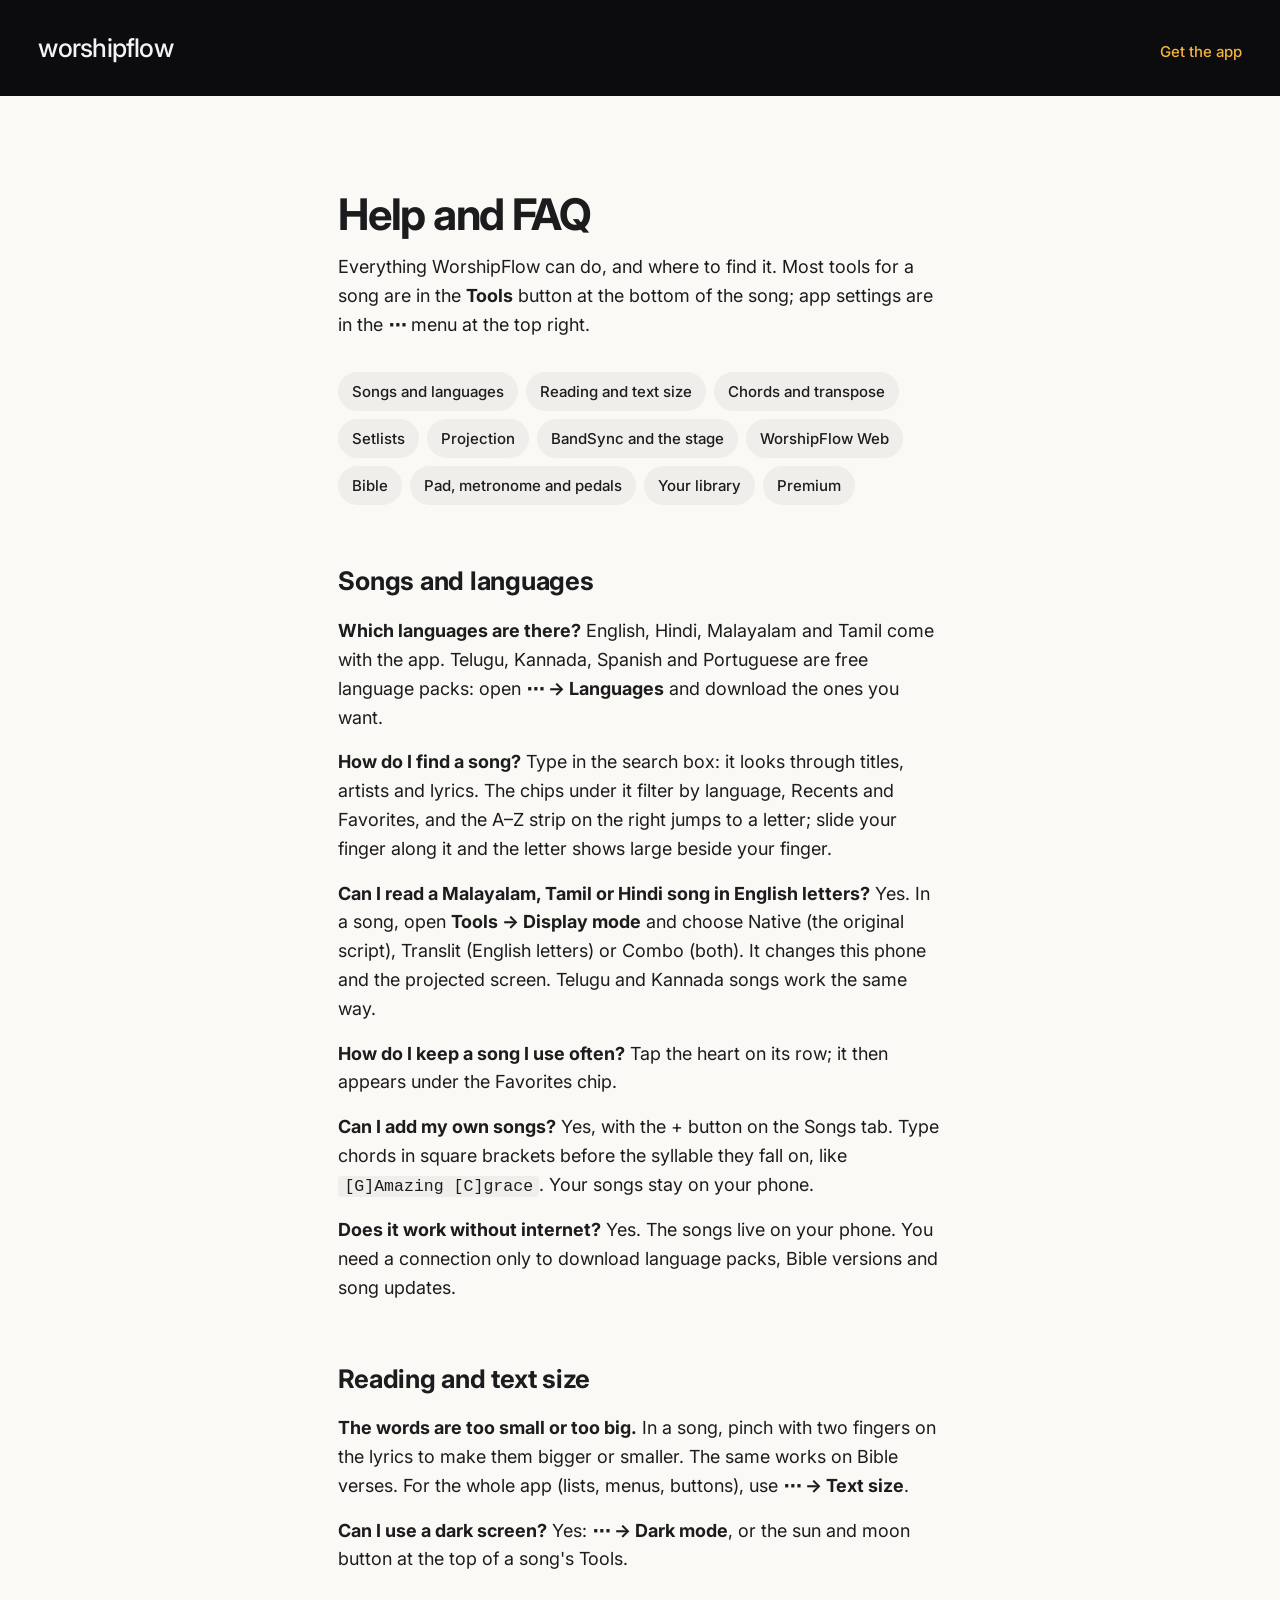
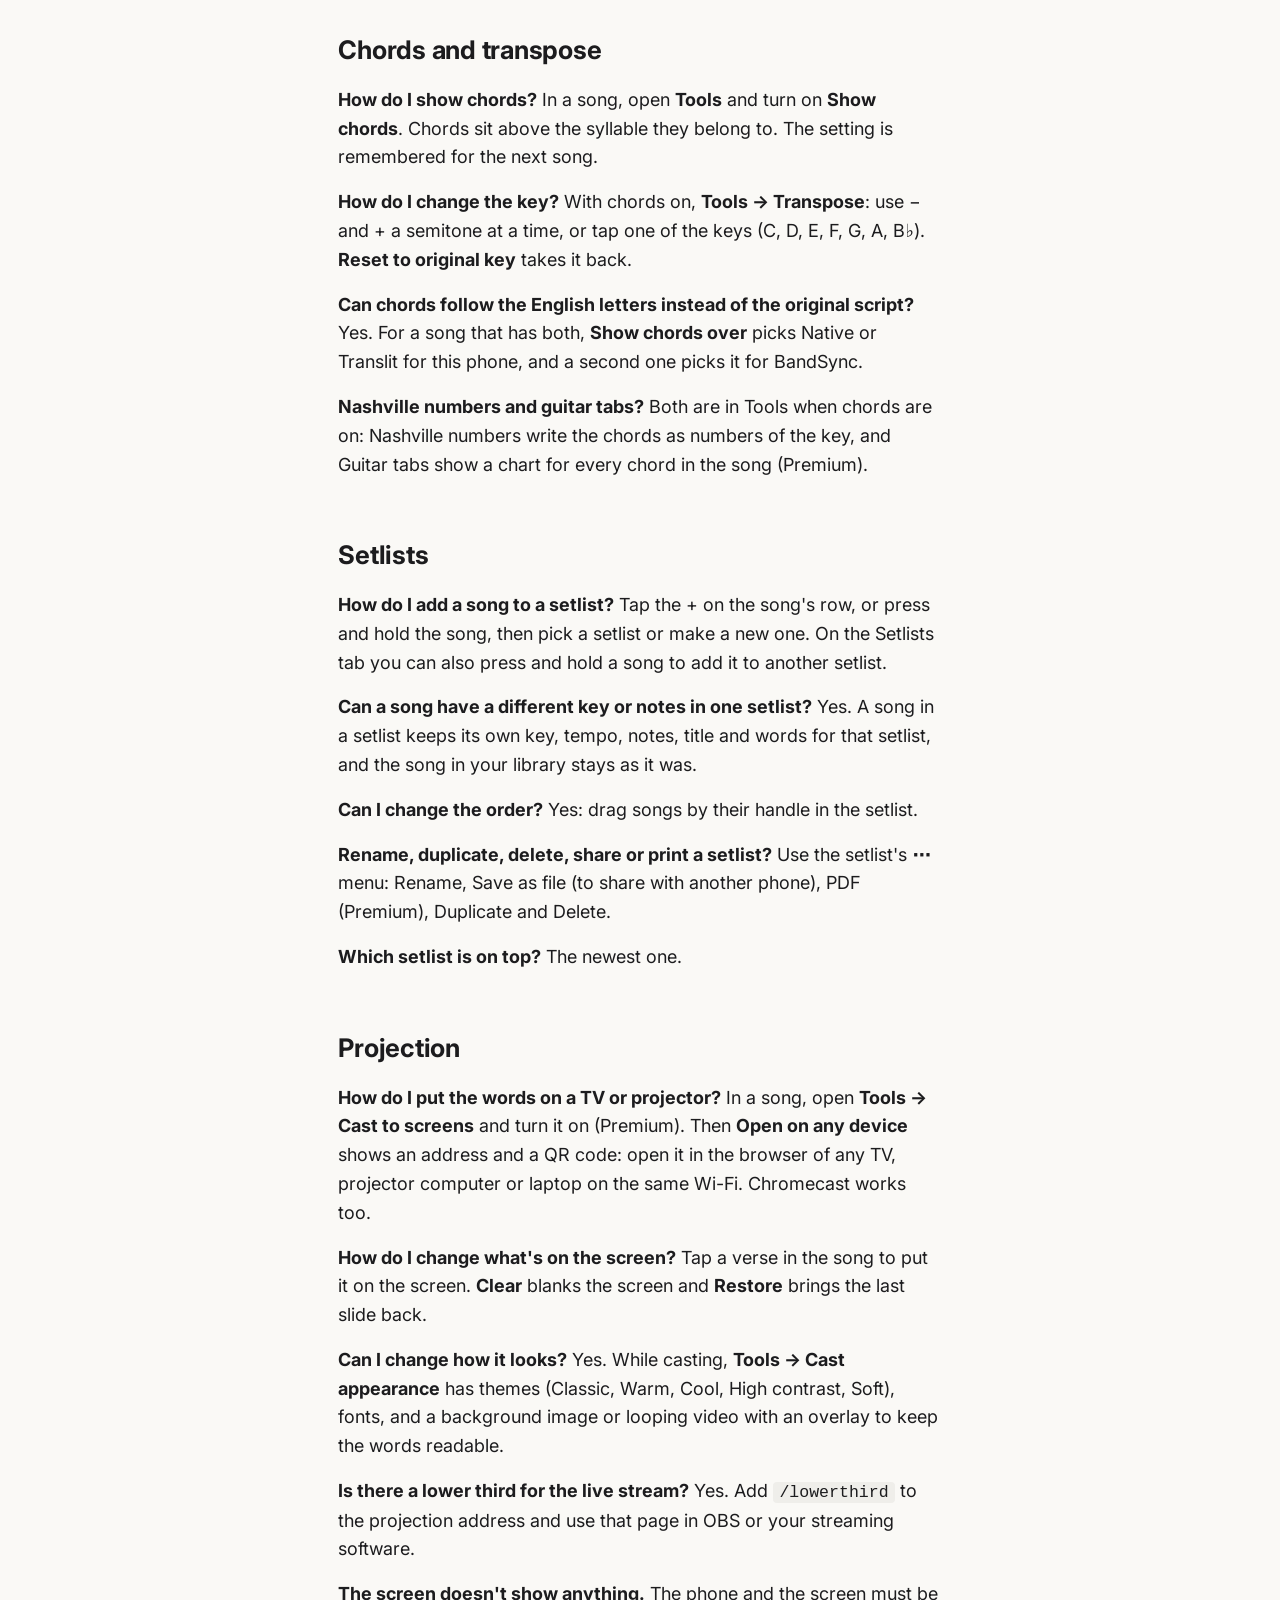
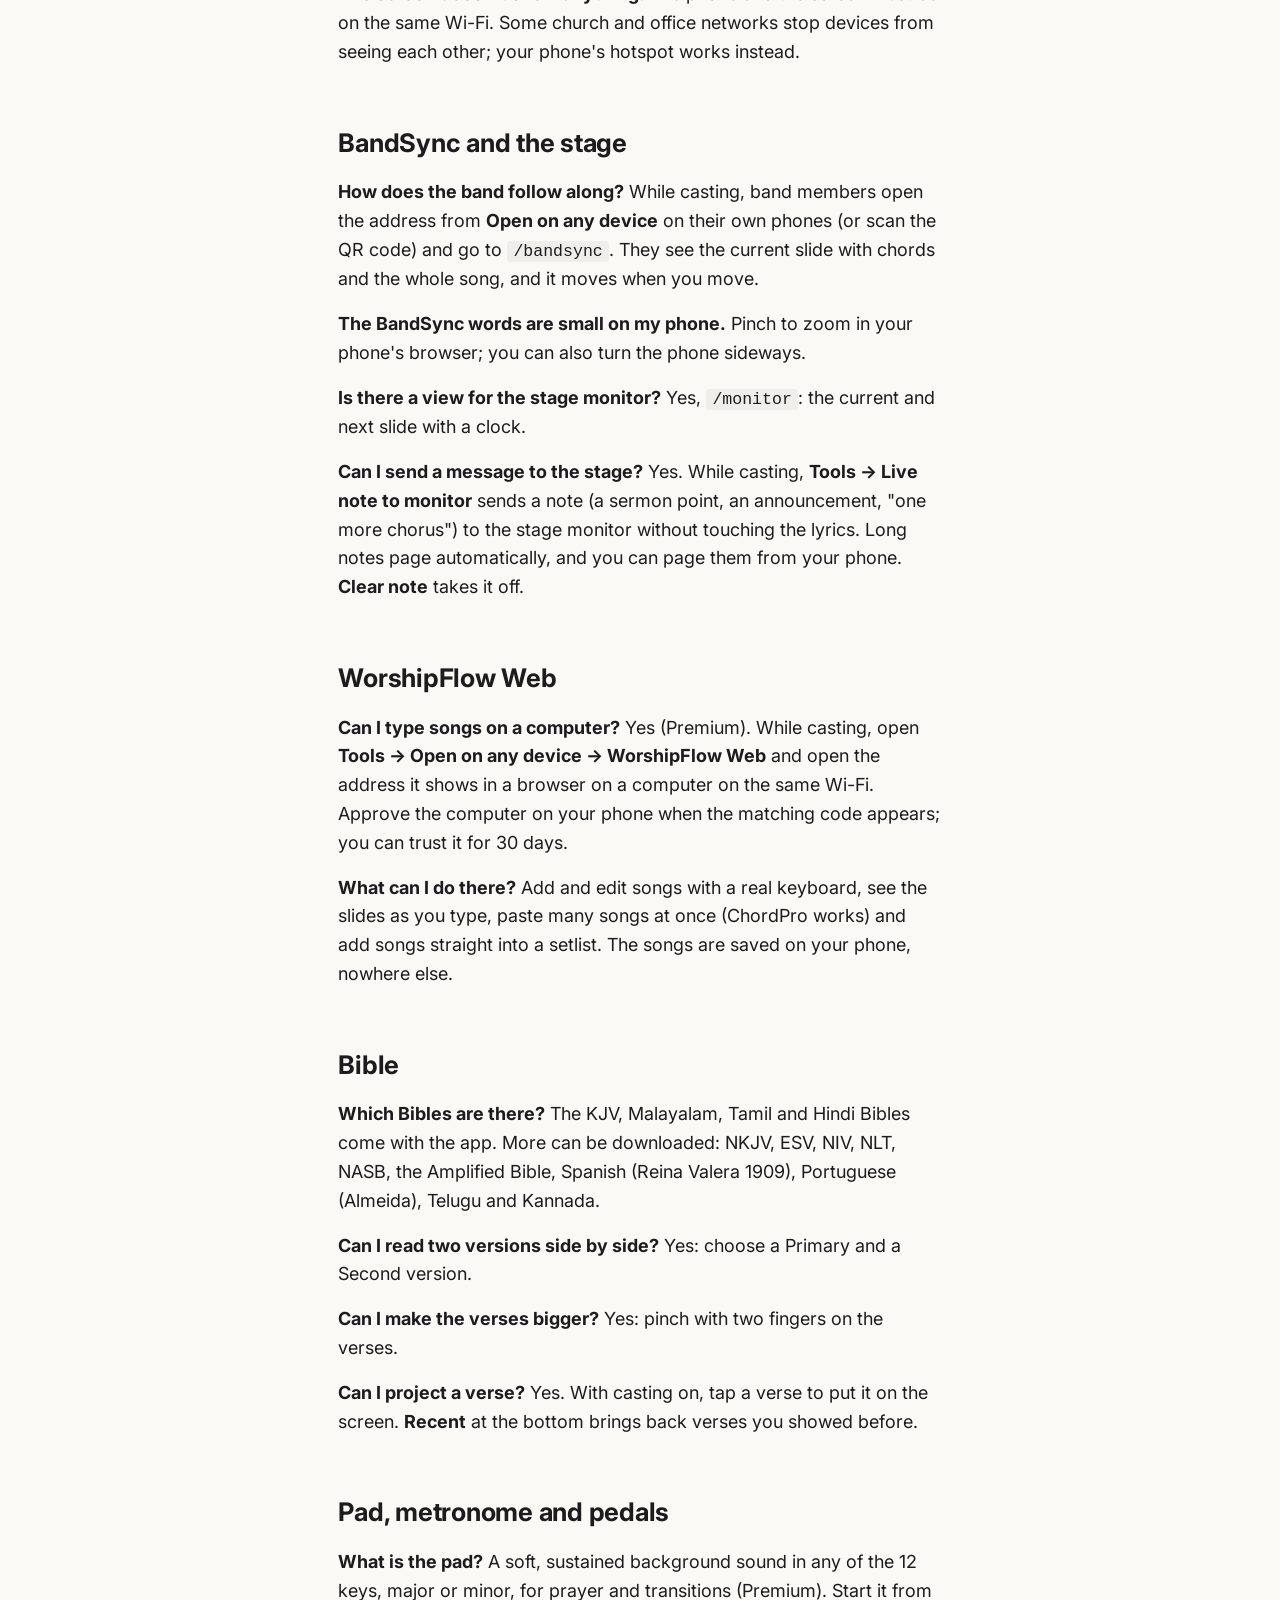
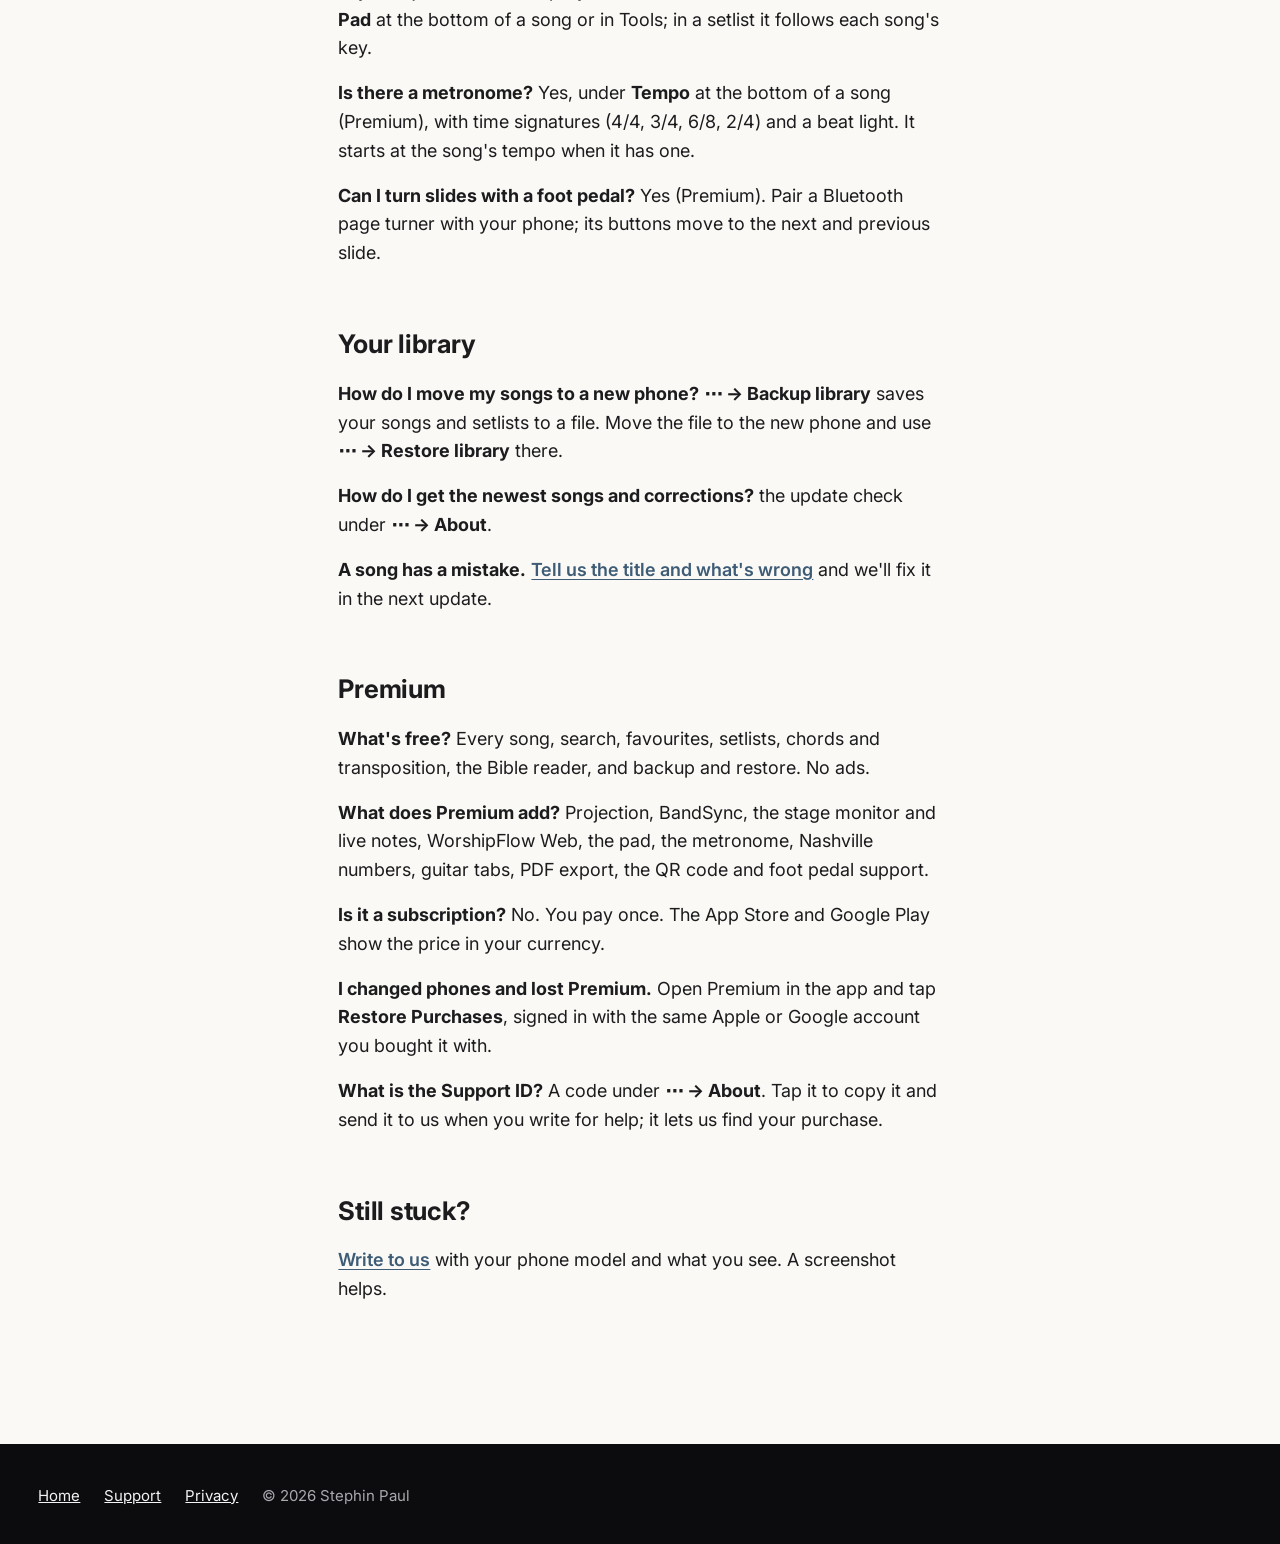
==== faq/index.html @ b69f8cd2 "Site: Help and FAQ page for every feature, linked from all pages Co-Authored-By: Claude Opus 5.5 <no" ====
<!doctype html>
<html lang="en">
<head>
<meta charset="utf-8">
<meta name="viewport" content="width=device-width, initial-scale=1">
<title>Help and FAQ · WorshipFlow</title>
<meta name="description" content="How to use WorshipFlow: songs and languages, chords and transpose, setlists, projection, BandSync, the stage monitor, WorshipFlow Web, the Bible and Premium.">
<link rel="canonical" href="https://getworshipflow.app/faq/">
<link rel="icon" href="../assets/icon.png" type="image/png">
<link rel="preconnect" href="https://fonts.googleapis.com">
<link rel="preconnect" href="https://fonts.gstatic.com" crossorigin>
<link href="https://fonts.googleapis.com/css2?family=Inter:wght@400;500;700&display=swap" rel="stylesheet">
<link rel="stylesheet" href="../styles.css">
</head>
<body class="doc-page">
<header class="doc-bar"><a class="home" href="../">worshipflow</a><a class="nav-action" href="../#download">Get the app</a></header>
<main class="doc faq-doc">
  <h1>Help and FAQ</h1>
  <p>Everything WorshipFlow can do, and where to find it. Most tools for a song are in the <b>Tools</b> button at the bottom of the song; app settings are in the <b>⋯</b> menu at the top right.</p>
  <nav class="faq-toc" aria-label="Topics">
    <a href="#songs">Songs and languages</a>
    <a href="#reading">Reading and text size</a>
    <a href="#chords">Chords and transpose</a>
    <a href="#setlists">Setlists</a>
    <a href="#projection">Projection</a>
    <a href="#band">BandSync and the stage</a>
    <a href="#web">WorshipFlow Web</a>
    <a href="#bible">Bible</a>
    <a href="#tools">Pad, metronome and pedals</a>
    <a href="#library">Your library</a>
    <a href="#premium">Premium</a>
  </nav>

  <h2 id="songs">Songs and languages</h2>
  <p><b>Which languages are there?</b> English, Hindi, Malayalam and Tamil come with the app. Telugu, Kannada, Spanish and Portuguese are free language packs: open <b>⋯ → Languages</b> and download the ones you want.</p>
  <p><b>How do I find a song?</b> Type in the search box: it looks through titles, artists and lyrics. The chips under it filter by language, Recents and Favorites, and the A–Z strip on the right jumps to a letter; slide your finger along it and the letter shows large beside your finger.</p>
  <p><b>Can I read a Malayalam, Tamil or Hindi song in English letters?</b> Yes. In a song, open <b>Tools → Display mode</b> and choose Native (the original script), Translit (English letters) or Combo (both). It changes this phone and the projected screen. Telugu and Kannada songs work the same way.</p>
  <p><b>How do I keep a song I use often?</b> Tap the heart on its row; it then appears under the Favorites chip.</p>
  <p><b>Can I add my own songs?</b> Yes, with the + button on the Songs tab. Type chords in square brackets before the syllable they fall on, like <code>[G]Amazing [C]grace</code>. Your songs stay on your phone.</p>
  <p><b>Does it work without internet?</b> Yes. The songs live on your phone. You need a connection only to download language packs, Bible versions and song updates.</p>

  <h2 id="reading">Reading and text size</h2>
  <p><b>The words are too small or too big.</b> In a song, pinch with two fingers on the lyrics to make them bigger or smaller. The same works on Bible verses. For the whole app (lists, menus, buttons), use <b>⋯ → Text size</b>.</p>
  <p><b>Can I use a dark screen?</b> Yes: <b>⋯ → Dark mode</b>, or the sun and moon button at the top of a song's Tools.</p>

  <h2 id="chords">Chords and transpose</h2>
  <p><b>How do I show chords?</b> In a song, open <b>Tools</b> and turn on <b>Show chords</b>. Chords sit above the syllable they belong to. The setting is remembered for the next song.</p>
  <p><b>How do I change the key?</b> With chords on, <b>Tools → Transpose</b>: use − and + a semitone at a time, or tap one of the keys (C, D, E, F, G, A, B♭). <b>Reset to original key</b> takes it back.</p>
  <p><b>Can chords follow the English letters instead of the original script?</b> Yes. For a song that has both, <b>Show chords over</b> picks Native or Translit for this phone, and a second one picks it for BandSync.</p>
  <p><b>Nashville numbers and guitar tabs?</b> Both are in Tools when chords are on: Nashville numbers write the chords as numbers of the key, and Guitar tabs show a chart for every chord in the song (Premium).</p>

  <h2 id="setlists">Setlists</h2>
  <p><b>How do I add a song to a setlist?</b> Tap the + on the song's row, or press and hold the song, then pick a setlist or make a new one. On the Setlists tab you can also press and hold a song to add it to another setlist.</p>
  <p><b>Can a song have a different key or notes in one setlist?</b> Yes. A song in a setlist keeps its own key, tempo, notes, title and words for that setlist, and the song in your library stays as it was.</p>
  <p><b>Can I change the order?</b> Yes: drag songs by their handle in the setlist.</p>
  <p><b>Rename, duplicate, delete, share or print a setlist?</b> Use the setlist's <b>⋯</b> menu: Rename, Save as file (to share with another phone), PDF (Premium), Duplicate and Delete.</p>
  <p><b>Which setlist is on top?</b> The newest one.</p>

  <h2 id="projection">Projection</h2>
  <p><b>How do I put the words on a TV or projector?</b> In a song, open <b>Tools → Cast to screens</b> and turn it on (Premium). Then <b>Open on any device</b> shows an address and a QR code: open it in the browser of any TV, projector computer or laptop on the same Wi-Fi. Chromecast works too.</p>
  <p><b>How do I change what's on the screen?</b> Tap a verse in the song to put it on the screen. <b>Clear</b> blanks the screen and <b>Restore</b> brings the last slide back.</p>
  <p><b>Can I change how it looks?</b> Yes. While casting, <b>Tools → Cast appearance</b> has themes (Classic, Warm, Cool, High contrast, Soft), fonts, and a background image or looping video with an overlay to keep the words readable.</p>
  <p><b>Is there a lower third for the live stream?</b> Yes. Add <code>/lowerthird</code> to the projection address and use that page in OBS or your streaming software.</p>
  <p><b>The screen doesn't show anything.</b> The phone and the screen must be on the same Wi-Fi. Some church and office networks stop devices from seeing each other; your phone's hotspot works instead.</p>

  <h2 id="band">BandSync and the stage</h2>
  <p><b>How does the band follow along?</b> While casting, band members open the address from <b>Open on any device</b> on their own phones (or scan the QR code) and go to <code>/bandsync</code>. They see the current slide with chords and the whole song, and it moves when you move.</p>
  <p><b>The BandSync words are small on my phone.</b> Pinch to zoom in your phone's browser; you can also turn the phone sideways.</p>
  <p><b>Is there a view for the stage monitor?</b> Yes, <code>/monitor</code>: the current and next slide with a clock.</p>
  <p><b>Can I send a message to the stage?</b> Yes. While casting, <b>Tools → Live note to monitor</b> sends a note (a sermon point, an announcement, "one more chorus") to the stage monitor without touching the lyrics. Long notes page automatically, and you can page them from your phone. <b>Clear note</b> takes it off.</p>

  <h2 id="web">WorshipFlow Web</h2>
  <p><b>Can I type songs on a computer?</b> Yes (Premium). While casting, open <b>Tools → Open on any device → WorshipFlow Web</b> and open the address it shows in a browser on a computer on the same Wi-Fi. Approve the computer on your phone when the matching code appears; you can trust it for 30 days.</p>
  <p><b>What can I do there?</b> Add and edit songs with a real keyboard, see the slides as you type, paste many songs at once (ChordPro works) and add songs straight into a setlist. The songs are saved on your phone, nowhere else.</p>

  <h2 id="bible">Bible</h2>
  <p><b>Which Bibles are there?</b> The KJV, Malayalam, Tamil and Hindi Bibles come with the app. More can be downloaded: NKJV, ESV, NIV, NLT, NASB, the Amplified Bible, Spanish (Reina Valera 1909), Portuguese (Almeida), Telugu and Kannada.</p>
  <p><b>Can I read two versions side by side?</b> Yes: choose a Primary and a Second version.</p>
  <p><b>Can I make the verses bigger?</b> Yes: pinch with two fingers on the verses.</p>
  <p><b>Can I project a verse?</b> Yes. With casting on, tap a verse to put it on the screen. <b>Recent</b> at the bottom brings back verses you showed before.</p>

  <h2 id="tools">Pad, metronome and pedals</h2>
  <p><b>What is the pad?</b> A soft, sustained background sound in any of the 12 keys, major or minor, for prayer and transitions (Premium). Start it from <b>Pad</b> at the bottom of a song or in Tools; in a setlist it follows each song's key.</p>
  <p><b>Is there a metronome?</b> Yes, under <b>Tempo</b> at the bottom of a song (Premium), with time signatures (4/4, 3/4, 6/8, 2/4) and a beat light. It starts at the song's tempo when it has one.</p>
  <p><b>Can I turn slides with a foot pedal?</b> Yes (Premium). Pair a Bluetooth page turner with your phone; its buttons move to the next and previous slide.</p>

  <h2 id="library">Your library</h2>
  <p><b>How do I move my songs to a new phone?</b> <b>⋯ → Backup library</b> saves your songs and setlists to a file. Move the file to the new phone and use <b>⋯ → Restore library</b> there.</p>
  <p><b>How do I get the newest songs and corrections?</b> the update check under <b>⋯ → About</b>.</p>
  <p><b>A song has a mistake.</b> <a href="mailto:cometbusiness2025@gmail.com?subject=WorshipFlow%20song%20correction&body=Song%20title%3A%0A%0AWhat%20is%20wrong%3A%0A">Tell us the title and what's wrong</a> and we'll fix it in the next update.</p>

  <h2 id="premium">Premium</h2>
  <p><b>What's free?</b> Every song, search, favourites, setlists, chords and transposition, the Bible reader, and backup and restore. No ads.</p>
  <p><b>What does Premium add?</b> Projection, BandSync, the stage monitor and live notes, WorshipFlow Web, the pad, the metronome, Nashville numbers, guitar tabs, PDF export, the QR code and foot pedal support.</p>
  <p><b>Is it a subscription?</b> No. You pay once. The App Store and Google Play show the price in your currency.</p>
  <p><b>I changed phones and lost Premium.</b> Open Premium in the app and tap <b>Restore Purchases</b>, signed in with the same Apple or Google account you bought it with.</p>
  <p><b>What is the Support ID?</b> A code under <b>⋯ → About</b>. Tap it to copy it and send it to us when you write for help; it lets us find your purchase.</p>

  <h2>Still stuck?</h2>
  <p><a href="mailto:cometbusiness2025@gmail.com?subject=WorshipFlow%20help&body=Phone%20and%20app%20version%3A%0A%0AWhat%20happened%3A%0A">Write to us</a> with your phone model and what you see. A screenshot helps.</p>
</main>
<footer class="doc-foot"><a href="../">Home</a><a href="../support/">Support</a><a href="../privacy/">Privacy</a><span>© 2026 Stephin Paul</span></footer>
</body>
</html>
---- styles.css ----
/* WorshipFlow site. Colours and type are the app's own (WfTheme): Stage Dark and Clean Light. */
:root {
  --stage: #0C0C0E;
  --stage-2: #161618;
  --stage-3: #1F1F22;
  --stage-ink: #F3F3F4;
  --stage-soft: #A8A8AF;
  --amber: #F2B33D;
  --paper: #FAF9F6;
  --paper-2: #EFEEEA;
  --card: #FFFFFF;
  --ink: #1C1C1E;
  --soft: #5E5E63;
  --slate: #3E5C76;
  --slate-soft: #E1E8EE;

  --m: clamp(20px, 3vw, 40px);          /* the page's one pair of outer margins */
  --gap: clamp(120px, 14vw, 200px);     /* between sections */

  /* Five sizes */
  --t-small: 15px;
  --t-body: 18px;
  --t-statement: clamp(22px, 2vw, 28px);
  --t-head: clamp(32px, 3.4vw, 52px);
  --t-display: clamp(64px, 9vw, 168px);

  --ease: cubic-bezier(.2, .7, .2, 1);
  --sans: "Inter", system-ui, -apple-system, "Segoe UI", Roboto, sans-serif;
  --ml: "Noto Sans Malayalam", "Malayalam Sangam MN", sans-serif;   /* Baloo Chettan breaks conjuncts under lang="ml" */
}

*, *::before, *::after { box-sizing: border-box; }
html { -webkit-text-size-adjust: 100%; scroll-behavior: smooth; }
body {
  margin: 0; background: var(--stage); color: var(--stage-ink);
  font: 400 var(--t-body)/1.55 var(--sans); -webkit-font-smoothing: antialiased;
}
img { display: block; max-width: 100%; height: auto; }
h1, h2, h3, p, dl, dd, ul, figure { margin: 0; }
ul { padding: 0; list-style: none; }
a { color: inherit; }
button { font: inherit; color: inherit; }
:focus-visible { outline: 3px solid var(--amber); outline-offset: 3px; }
::selection { background: var(--amber); color: var(--ink); }
.visually-hidden { position: absolute; width: 1px; height: 1px; overflow: hidden; clip: rect(0 0 0 0); white-space: nowrap; }
.skip { position: absolute; left: var(--m); top: -60px; background: var(--amber); color: var(--ink); padding: 10px 16px; z-index: 10; text-decoration: none; }
.skip:focus { top: 12px; }

/* ---------- The split stage ---------- */
.split { display: grid; grid-template-columns: 47% 53%; }
.stage { position: sticky; top: 0; height: 100svh; padding: 20px 0 20px var(--m); z-index: 0; }
.stage-frame { position: relative; height: 100%; overflow: hidden; background: #000; }
.layer { position: absolute; inset: 0; width: 100%; height: 100%; object-fit: cover; object-position: 50% 0; opacity: 0; visibility: hidden; transition: opacity .2s; }  /* a cut through black, like a projector */
.layer.is-on { opacity: 1; visibility: visible; transition: opacity .9s var(--ease); }
.read { position: relative; z-index: 1; min-width: 0; }

/* The projected slide: what the congregation sees */
.slide { position: absolute; inset: 0; background: #000; display: flex; align-items: center; justify-content: center; padding: 96px 32px 140px; text-align: center; }
.verses { display: grid; width: 100%; }
.verse { grid-area: 1 / 1; opacity: 0; visibility: hidden; transition: opacity .3s; }
.verse.is-on { opacity: 1; visibility: inherit; transition: opacity 1s var(--ease); }
.verse .ml { font: 500 clamp(20px, 2vw, 32px)/1.6 var(--ml); color: var(--stage-ink); }
.verse .tr { font: 400 clamp(17px, 1.6vw, 26px)/1.55 var(--sans); color: var(--stage-ink); margin-top: 1.2em; }
.mode-native .tr, .mode-latin .ml { display: none; }
.mode-latin .tr { margin-top: 0; color: var(--stage-ink); font-size: clamp(20px, 2vw, 32px); }
.script-toggle { position: absolute; top: 20px; left: 20px; display: flex; background: var(--stage-3); padding: 4px; border-radius: 999px; }
.script-toggle button { border: 0; background: transparent; padding: 8px 14px; font-size: var(--t-small); font-weight: 500; color: var(--stage-soft); border-radius: 999px; cursor: pointer; transition: background .25s, color .25s; }
.script-toggle button:hover { color: var(--stage-ink); }
.script-toggle button[aria-pressed="true"] { background: var(--amber); color: var(--ink); }

/* ---------- Hero ---------- */
.hero { position: relative; min-height: 100svh; padding: 0 var(--m) 0 clamp(40px, 5vw, 72px); }
.nav { display: flex; justify-content: flex-end; gap: clamp(16px, 2vw, 28px); padding-top: 32px; font-size: var(--t-small); font-weight: 500; }
.nav a { text-decoration: none; color: var(--stage-soft); transition: color .2s; }
.nav a:hover { color: var(--stage-ink); }
.nav .nav-action { color: var(--amber); }
.hero-text { position: absolute; top: 34%; left: clamp(40px, 5vw, 72px); right: var(--m); max-width: 36ch; }
.lede { font-size: var(--t-statement); line-height: 1.3; font-weight: 500; }
.hero-sub { margin-top: 20px; font-size: var(--t-body); color: var(--stage-soft); max-width: 36ch; }
.badges { display: flex; align-items: center; gap: 12px; margin-top: 32px; flex-wrap: wrap; }
.badges a { display: block; transition: transform .2s var(--ease), opacity .2s; }
.badges a:hover { transform: translateY(-2px); opacity: .9; }
.badges img { height: 48px; width: auto; }
.badges img.gp { height: 71px; margin: -11px -9px; }  /* Google's badge carries its own padding */
.wordmark {
  position: absolute; right: var(--m); bottom: 40px; margin: 0;
  font-size: var(--t-display); font-weight: 500; letter-spacing: -.045em; line-height: .9;
  white-space: nowrap; color: var(--stage-ink); transform-origin: 100% 100%;
}

/* ---------- In the app: a printed order of service ---------- */
.menu-field { background: var(--stage-2); padding: var(--gap) var(--m) var(--gap) clamp(40px, 5vw, 72px); }
.sheet {
  background: var(--paper); color: var(--ink); max-width: 600px; padding: 72px clamp(24px, 4vw, 52px);
  --z: 12px;
  clip-path: polygon(0 var(--z), 4% 0, 8% var(--z), 12% 0, 16% var(--z), 20% 0, 24% var(--z), 28% 0, 32% var(--z), 36% 0, 40% var(--z), 44% 0, 48% var(--z), 52% 0, 56% var(--z), 60% 0, 64% var(--z), 68% 0, 72% var(--z), 76% 0, 80% var(--z), 84% 0, 88% var(--z), 92% 0, 96% var(--z), 100% 0,
    100% calc(100% - var(--z)), 96% 100%, 92% calc(100% - var(--z)), 88% 100%, 84% calc(100% - var(--z)), 80% 100%, 76% calc(100% - var(--z)), 72% 100%, 68% calc(100% - var(--z)), 64% 100%, 60% calc(100% - var(--z)), 56% 100%, 52% calc(100% - var(--z)), 48% 100%, 44% calc(100% - var(--z)), 40% 100%, 36% calc(100% - var(--z)), 32% 100%, 28% calc(100% - var(--z)), 24% 100%, 20% calc(100% - var(--z)), 16% 100%, 12% calc(100% - var(--z)), 8% 100%, 4% calc(100% - var(--z)), 0 100%);
}
.sheet h2 { font-size: var(--t-head); font-weight: 700; letter-spacing: -.03em; line-height: 1; text-align: center; margin-bottom: 48px; }
.group + .group { margin-top: 48px; }
.group h3 { font-size: var(--t-statement); font-weight: 700; letter-spacing: -.01em; margin-bottom: 20px; color: var(--slate); }
.item { display: grid; grid-template-columns: auto 1fr auto; align-items: baseline; column-gap: 8px; }
.item + .item { margin-top: 18px; }
.item dt { font-weight: 700; }
.item::after { content: ""; grid-column: 2; grid-row: 1; border-bottom: 4px dotted #C9C6BE; transform: translateY(-5px); }
.item dd { grid-column: 3; grid-row: 1; font-weight: 500; white-space: nowrap; }
.item p { grid-column: 1 / -1; font-size: var(--t-small); color: var(--soft); max-width: 40ch; margin-top: 2px; }

/* ---------- A week: run-in column ---------- */
.week { background: var(--paper); color: var(--ink); padding: var(--gap) var(--m) var(--gap) clamp(40px, 5vw, 72px); }
.week h2 { font-size: var(--t-head); font-weight: 700; letter-spacing: -.03em; line-height: 1.05; max-width: 600px; margin-bottom: 48px; }
.stage-step { max-width: 600px; }
.stage-step + .stage-step { margin-top: 72px; }
.stage-step p { color: var(--soft); line-height: 1.6; }
.stage-step b { color: var(--ink); }
.evidence { margin-top: 20px; aspect-ratio: 16 / 9; overflow: hidden; background: var(--paper-2); }
.evidence img { width: 100%; height: 100%; object-fit: cover; }
.evidence.wide img { object-position: 0 0; }

/* ---------- Try it: input half, output half ---------- */
.showcase { position: relative; display: grid; grid-template-columns: 1fr 1fr; min-height: 90svh; }
.field-dark { background: var(--stage); padding: 22svh var(--m) 160px; display: flex; flex-direction: column; align-items: flex-end; }
.field-dark > * { width: min(100%, 34ch); }
.field-label { font-size: var(--t-small); color: var(--stage-soft); margin-bottom: 16px; }
#chordpro {
  font: 400 clamp(18px, 1.5vw, 22px)/1.6 var(--sans); color: var(--stage-ink); background: var(--stage-2);
  border: 0; padding: 20px; resize: vertical; min-height: 12em; width: min(100%, 34ch);
}
#chordpro:focus-visible { outline: 3px solid var(--amber); outline-offset: 0; }
.field-light { background: var(--paper); color: var(--ink); padding: 22svh var(--m) 160px; }
.sheet-ui { width: min(100%, 520px); background: var(--card); border: 1px solid #E6E4DF; padding: 24px; }
.keys { display: flex; align-items: center; gap: 12px; margin-bottom: 20px; }
.keys-label { font-size: var(--t-small); font-weight: 600; color: var(--slate); }
.keys-row { display: flex; flex-wrap: wrap; gap: 4px; }
.keys-row button { min-width: 36px; height: 36px; padding: 0 6px; border: 1px solid #E6E4DF; background: var(--paper); font-size: var(--t-small); font-weight: 600; color: var(--slate); cursor: pointer; transition: background .2s, color .2s, transform .15s; }
.keys-row button:hover { background: var(--slate-soft); }
.keys-row button:active { transform: scale(.94); }
.keys-row button[aria-pressed="true"] { background: var(--slate); color: #fff; border-color: var(--slate); }
.rendered { background: var(--slate-soft); border-left: 4px solid var(--slate); padding: 20px 18px; min-height: 9em; }
.r-line { display: flex; flex-wrap: wrap; align-items: flex-end; }
.r-line + .r-line { margin-top: 6px; }
.r-seg { display: inline-flex; flex-direction: column; white-space: pre; }
.r-chord { font-size: var(--t-small); font-weight: 700; color: var(--slate); min-height: 1.3em; line-height: 1.3; padding-right: .35em; }
.r-text { font-size: var(--t-body); line-height: 1.4; }
.r-chord.flash { animation: flash .5s var(--ease); }
@keyframes flash { from { transform: translateY(-6px); opacity: 0; } to { transform: none; opacity: 1; } }
.credit { margin-top: 14px; font-size: var(--t-small); color: var(--soft); }
.split-heading { position: absolute; left: 0; right: 0; bottom: 40px; display: grid; grid-template-columns: 1fr 1fr; pointer-events: none;
  font-size: var(--t-head); font-weight: 700; letter-spacing: -.03em; line-height: 1; }
.split-heading span:first-child { color: var(--stage-ink); text-align: right; padding-right: 20px; }
.split-heading span:last-child { color: var(--ink); padding-left: 20px; }

/* ---------- Pricing: two plans, two fields ---------- */
.pricing { display: grid; grid-template-columns: 5fr 7fr; min-height: 90svh; color: var(--ink); }
.plan { position: relative; display: flex; flex-direction: column; padding: 56px var(--m) 48px; }
.plan-free { background: var(--slate-soft); }
.plan-premium { background: var(--amber); }
.plan h3 { font-size: var(--t-display); font-weight: 700; letter-spacing: -.045em; line-height: .9; }
.plan-for { margin-top: 24px; font-size: var(--t-statement); line-height: 1.3; font-weight: 500; max-width: 26ch; }
.plan-incl { margin-top: 20px; max-width: 46ch; }
.plan-foot { margin-top: auto; padding-top: 48px; display: flex; align-items: baseline; justify-content: space-between; gap: 20px; flex-wrap: wrap; }
.price { font-size: var(--t-display); font-weight: 700; letter-spacing: -.045em; line-height: .9; }
.price span { font-size: var(--t-body); font-weight: 500; letter-spacing: 0; }
.plan-note { margin-top: 16px; font-size: var(--t-small); }
.btn { display: inline-block; padding: 16px 28px; font-size: var(--t-body); font-weight: 600; text-decoration: none; transition: transform .2s var(--ease), background .2s; }
.btn-dark { background: var(--ink); color: var(--paper); }
.btn-dark:hover { background: #000; transform: translateY(-2px); }

/* ---------- Questions ---------- */
.faq { background: var(--paper); color: var(--ink); display: grid; grid-template-columns: repeat(12, 1fr); column-gap: 24px; padding: var(--gap) var(--m); }
.faq h2 { grid-column: 1 / 4; font-size: var(--t-head); font-weight: 700; letter-spacing: -.03em; line-height: 1; }
.faq-text { grid-column: 5 / 13; columns: 2; column-gap: 56px; }
.faq-text p { break-inside: avoid; margin-bottom: 20px; line-height: 1.55; }
.faq-text b { font-weight: 600; }
.faq-text a { color: var(--slate); font-weight: 600; text-underline-offset: 3px; }

/* ---------- Footer ---------- */
.footer { display: grid; grid-template-columns: 1fr 1fr; min-height: 100svh; background: var(--stage); }
.footer-pic { overflow: hidden; position: relative; }
.footer-pic img { position: absolute; inset: 0; width: 100%; height: 100%; object-fit: cover; object-position: 0 8%; transform: scale(2.1); transform-origin: 2% 9%; }
.footer-menu { padding: 80px var(--m) 40px clamp(40px, 6vw, 96px); display: flex; flex-direction: column; }
.footer-mark { font-size: var(--t-statement); font-weight: 500; letter-spacing: -.03em; color: var(--stage-soft); }
.footer-h { margin-top: 40px; font-size: var(--t-head); font-weight: 700; letter-spacing: -.03em; line-height: 1; }
.menu-links { margin-top: 56px; }
.menu-links li + li { margin-top: 20px; }
.menu-links a { font-size: clamp(24px, 2.6vw, 40px); font-weight: 700; letter-spacing: -.02em; text-decoration: none; display: inline-block; transition: transform .25s var(--ease), color .25s; }
.menu-links:hover a { color: var(--stage-soft); }
.menu-links a:hover, .menu-links a:focus-visible { color: var(--stage-ink); transform: translateX(12px); }
.footer-small { margin-top: auto; padding-top: 64px; display: grid; gap: 16px; font-size: var(--t-small); color: var(--stage-soft); }
.footer-small a { color: var(--stage-ink); }

/* ---------- Motion ---------- */
.js [data-in] > *, .js [data-in].stage-step > *, .js .plan[data-in] > * { opacity: 0; transform: translateY(24px); transition: opacity .8s var(--ease), transform .8s var(--ease); }
.js [data-in].is-in > * { opacity: 1; transform: none; }
.js [data-in].is-in > *:nth-child(2) { transition-delay: .08s; }
.js [data-in].is-in > *:nth-child(3) { transition-delay: .16s; }
.js [data-in].is-in > *:nth-child(4) { transition-delay: .24s; }
.js h2[data-in] { opacity: 0; transform: translateY(24px); transition: opacity .8s var(--ease), transform .8s var(--ease); }
.js h2[data-in].is-in { opacity: 1; transform: none; }
.js .faq-text[data-in] > * { transition-delay: 0s; }

@supports (animation-timeline: view()) {
  .wordmark { animation: settle linear both; animation-timeline: view(); animation-range: exit 0% exit 100%; }
  @keyframes settle { to { scale: .93; } }
}
.footer-pic img { animation: drift 24s ease-in-out infinite alternate; }
@keyframes drift { to { transform: scale(2.25) translate(-1.5%, -1%); } }

@media (prefers-reduced-motion: reduce) {
  html { scroll-behavior: auto; }
  *, *::before, *::after { animation: none !important; transition: none !important; }
  .js [data-in] > *, .js h2[data-in] { opacity: 1 !important; transform: none !important; }
}

/* ---------- Tablet ---------- */
@media (max-width: 1080px) {
  .faq h2 { grid-column: 1 / -1; margin-bottom: 40px; }
  .faq-text { grid-column: 1 / -1; }
}

/* ---------- Phone ---------- */
@media (max-width: 760px) {
  :root { --m: 20px; --gap: 96px; --t-display: 17vw; }
  body { overflow-x: clip; }
  .r-text { font-size: 16px; }
  .sheet-ui { padding: 16px; }
  .split { display: block; }
  .stage { position: relative; height: 64svh; padding: 12px 12px 0; }
  .layer[data-layer="list"], .layer[data-layer="chords"] { display: none; }
  .slide { padding: 72px 20px 32px; }
  .verse .ml { font-size: 19px; }
  .verse .tr { font-size: 16px; }
  .script-toggle { top: 12px; left: 12px; right: 12px; justify-content: space-between; }
  .script-toggle button { padding: 8px 10px; }
  .hero { min-height: 0; padding: 0 var(--m) 64px; display: flex; flex-direction: column; }
  .nav { display: none; }
  .wordmark { position: relative; right: auto; bottom: auto; order: -1; margin-top: -.42em; font-size: 17vw; z-index: 2; }
  .hero-text { position: static; max-width: none; margin-top: 24px; }
  .lede { font-size: 22px; }
  .menu-field, .week { padding: var(--gap) var(--m); }
  .sheet { padding: 48px 20px; }
  .group h3 { font-size: 19px; }
  .showcase { grid-template-columns: 1fr; }
  .field-dark { align-items: stretch; padding: 40px var(--m) 96px; }
  .field-dark > *, #chordpro { width: 100%; }
  .field-light { padding: 96px var(--m) 48px; }
  .split-heading { position: static; grid-column: 1; grid-row: 1; display: block; padding: 0 var(--m); background: var(--stage); }
  .split-heading span { display: block; text-align: left !important; padding: 0 !important; }
  .split-heading span:first-child { padding-top: var(--gap) !important; }
  .split-heading span:last-child { color: var(--amber); }
  .pricing { grid-template-columns: 1fr; }
  .plan-premium { order: -1; }
  .plan { min-height: 70svh; }
  .plan-foot .btn { width: 100%; text-align: center; }
  .faq { display: block; }
  .faq-text { columns: 1; }
  .footer { grid-template-columns: 1fr; }
  .footer-pic { height: 50svh; }
  .footer-menu { padding: 56px var(--m) 32px; }
  .menu-links a { font-size: 8vw; }
}

/* ---------- Text pages: privacy, support ---------- */
.doc-page { background: var(--paper); color: var(--ink); }
.doc-bar { display: flex; justify-content: space-between; align-items: baseline; padding: 28px var(--m); background: var(--stage); color: var(--stage-ink); font-size: var(--t-small); font-weight: 500; }
.doc-bar a { text-decoration: none; }
.doc-bar .home { font-size: var(--t-statement); letter-spacing: -.03em; }
.doc-bar .nav-action { color: var(--amber); }
.doc { max-width: 680px; margin: 0 auto; padding: 96px var(--m) 140px; }
.doc h1 { font-size: var(--t-head); font-weight: 700; letter-spacing: -.03em; line-height: 1.05; }
.doc .updated { margin-top: 16px; color: var(--soft); font-size: var(--t-small); }
.doc h2 { margin-top: 56px; font-size: var(--t-statement); font-weight: 700; letter-spacing: -.01em; }
.doc p, .doc li { margin-top: 16px; line-height: 1.6; }
.doc ul { list-style: disc; padding-left: 1.2em; }
.doc a { color: var(--slate); font-weight: 600; text-underline-offset: 3px; }
.doc-foot { background: var(--stage); color: var(--stage-soft); padding: 40px var(--m); font-size: var(--t-small); display: flex; gap: 24px; flex-wrap: wrap; }
.doc-foot a { color: var(--stage-ink); }

.faq-toc { display: flex; flex-wrap: wrap; gap: 8px; margin-top: 32px; }
.faq-toc a { background: var(--paper-2); color: var(--ink); text-decoration: none; font-weight: 500; font-size: var(--t-small); padding: 8px 14px; border-radius: 999px; }
.faq-toc a:hover { background: var(--slate-soft); }
.faq-doc h2 { scroll-margin-top: 24px; }
.faq-doc code { background: var(--paper-2); padding: 1px 6px; border-radius: 4px; font-size: .92em; }
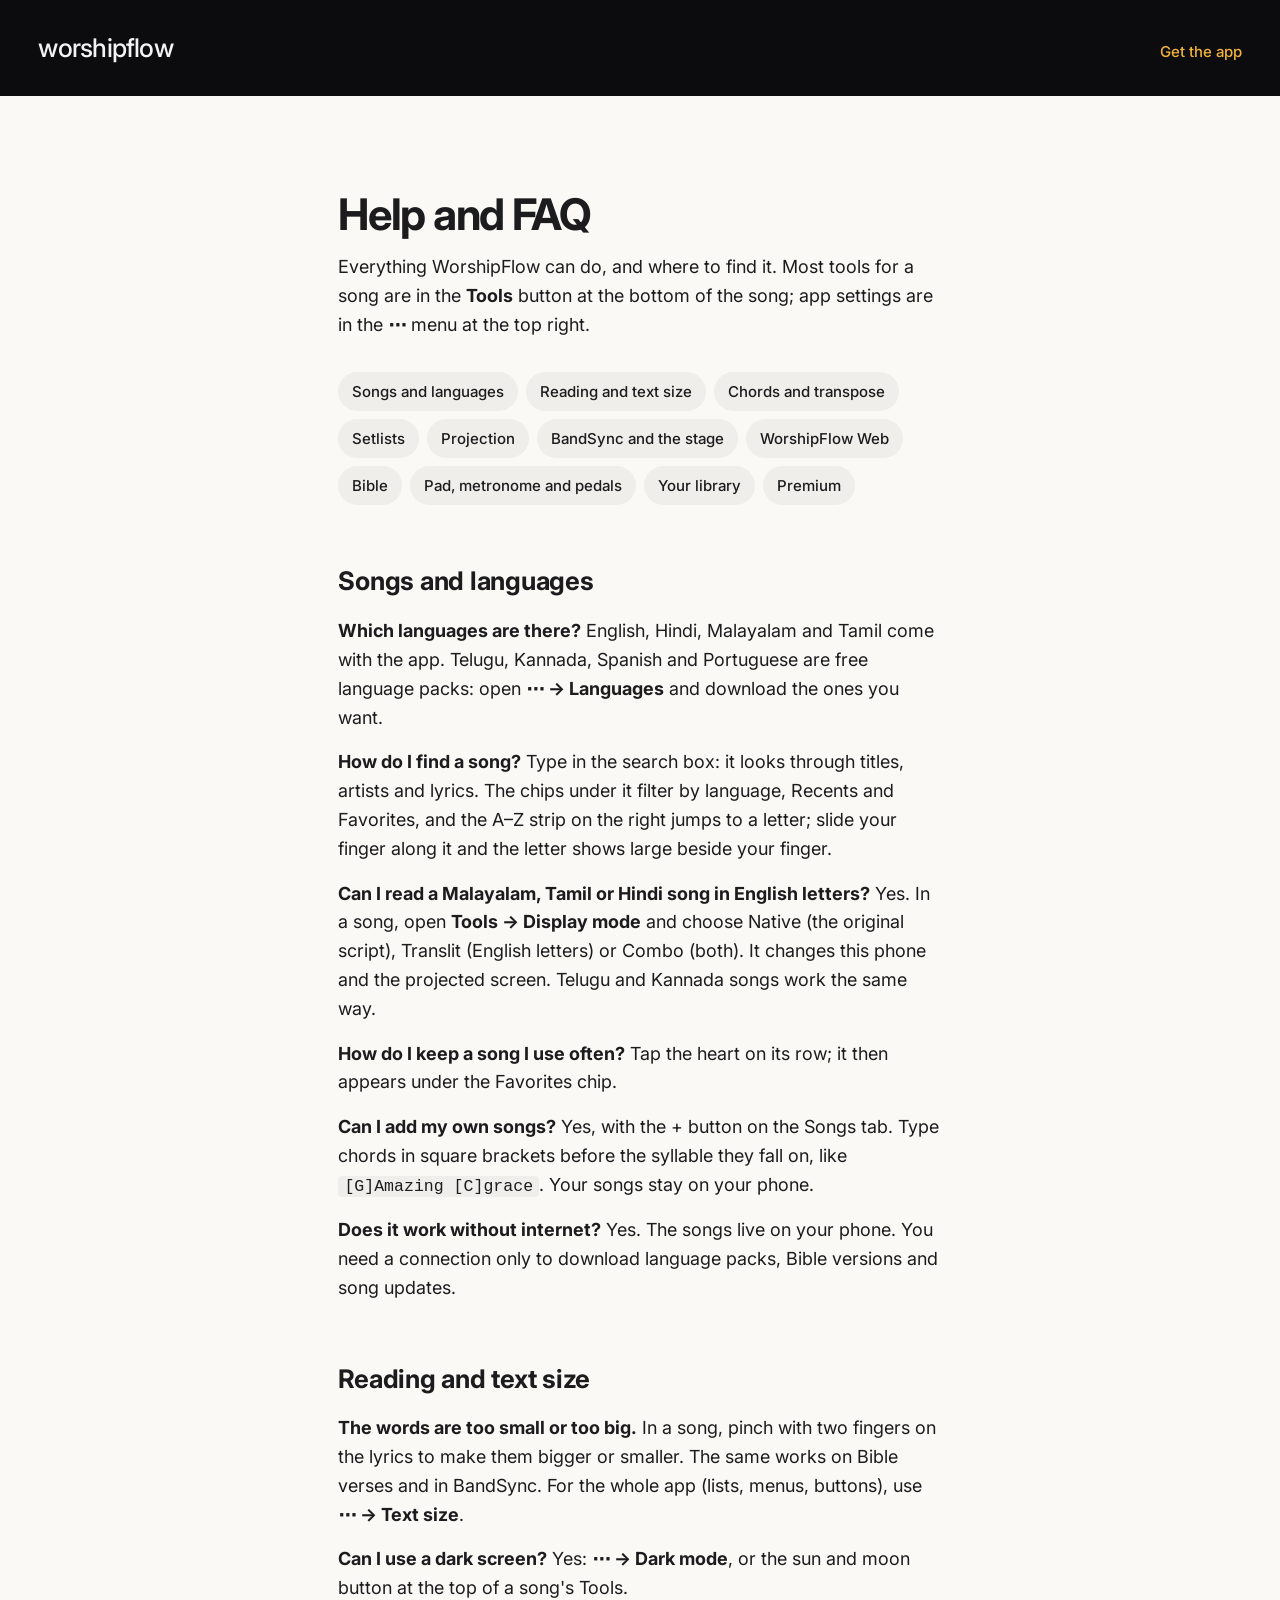
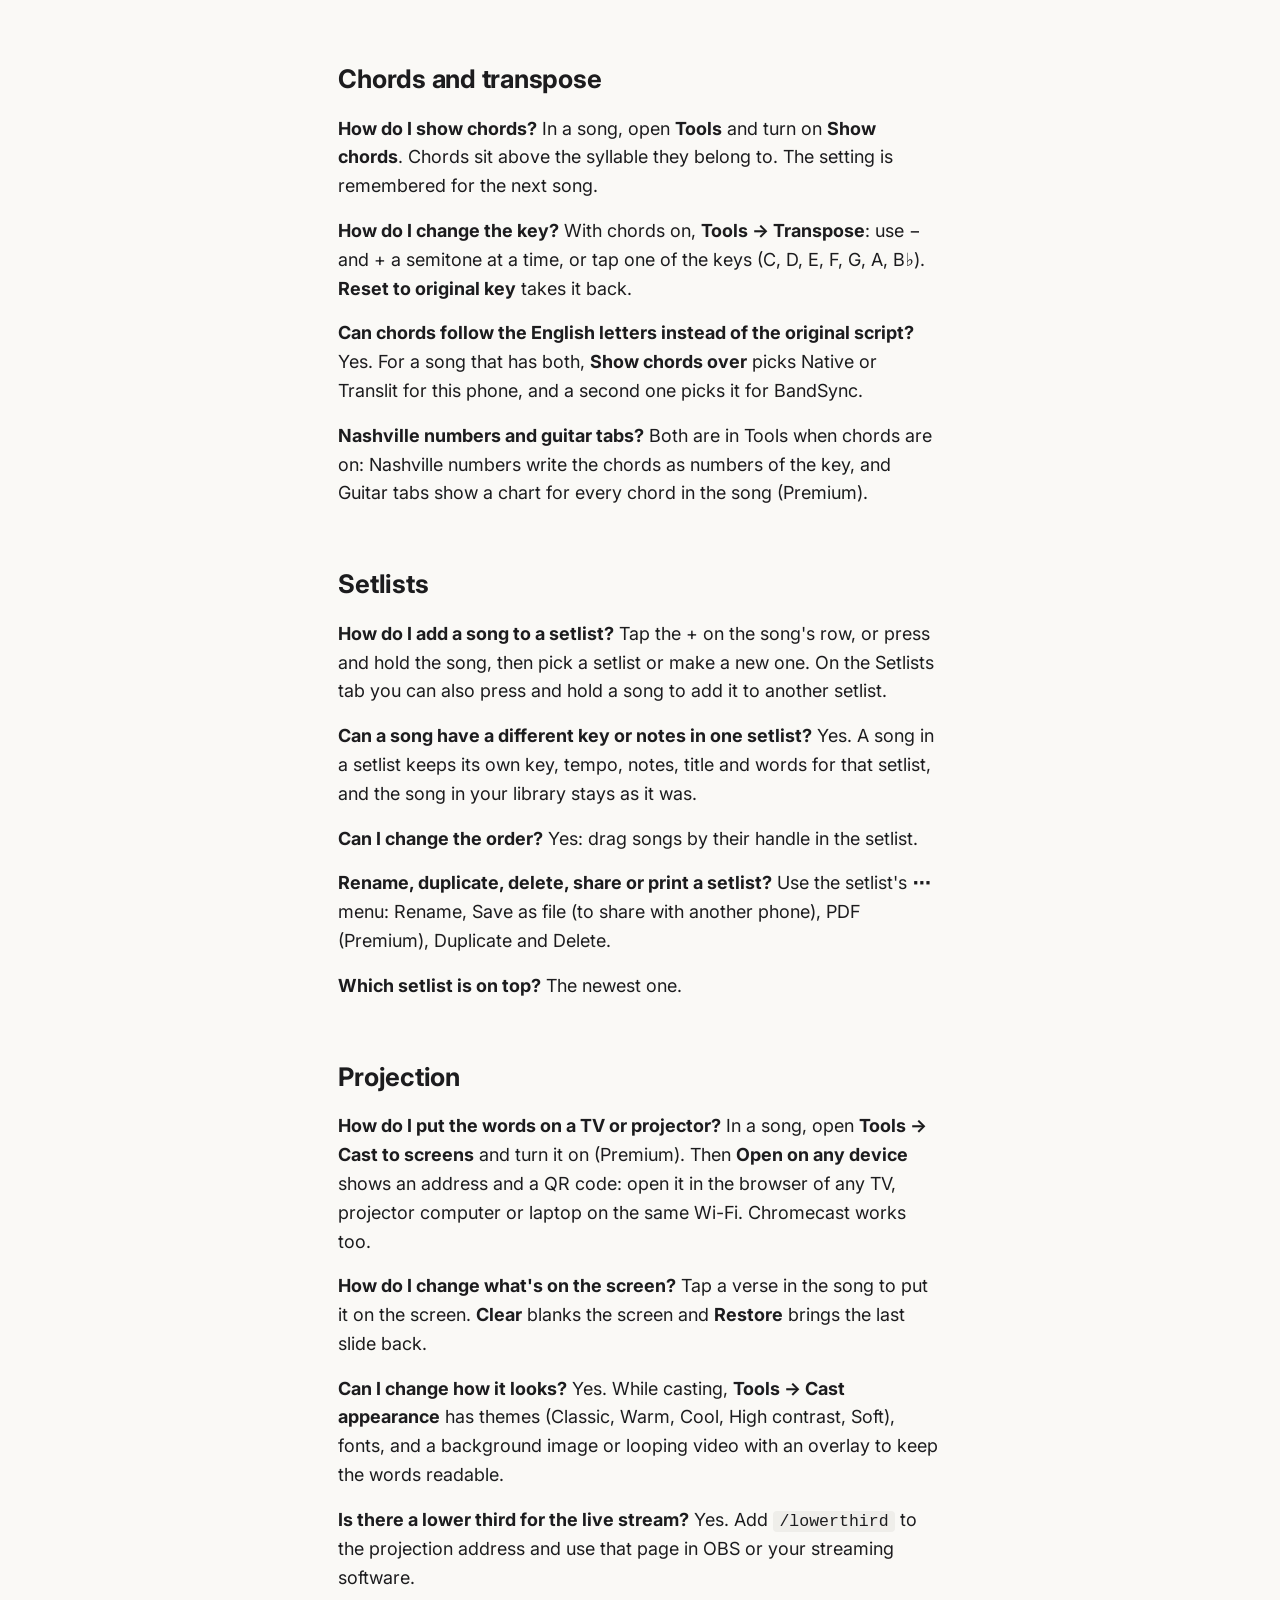
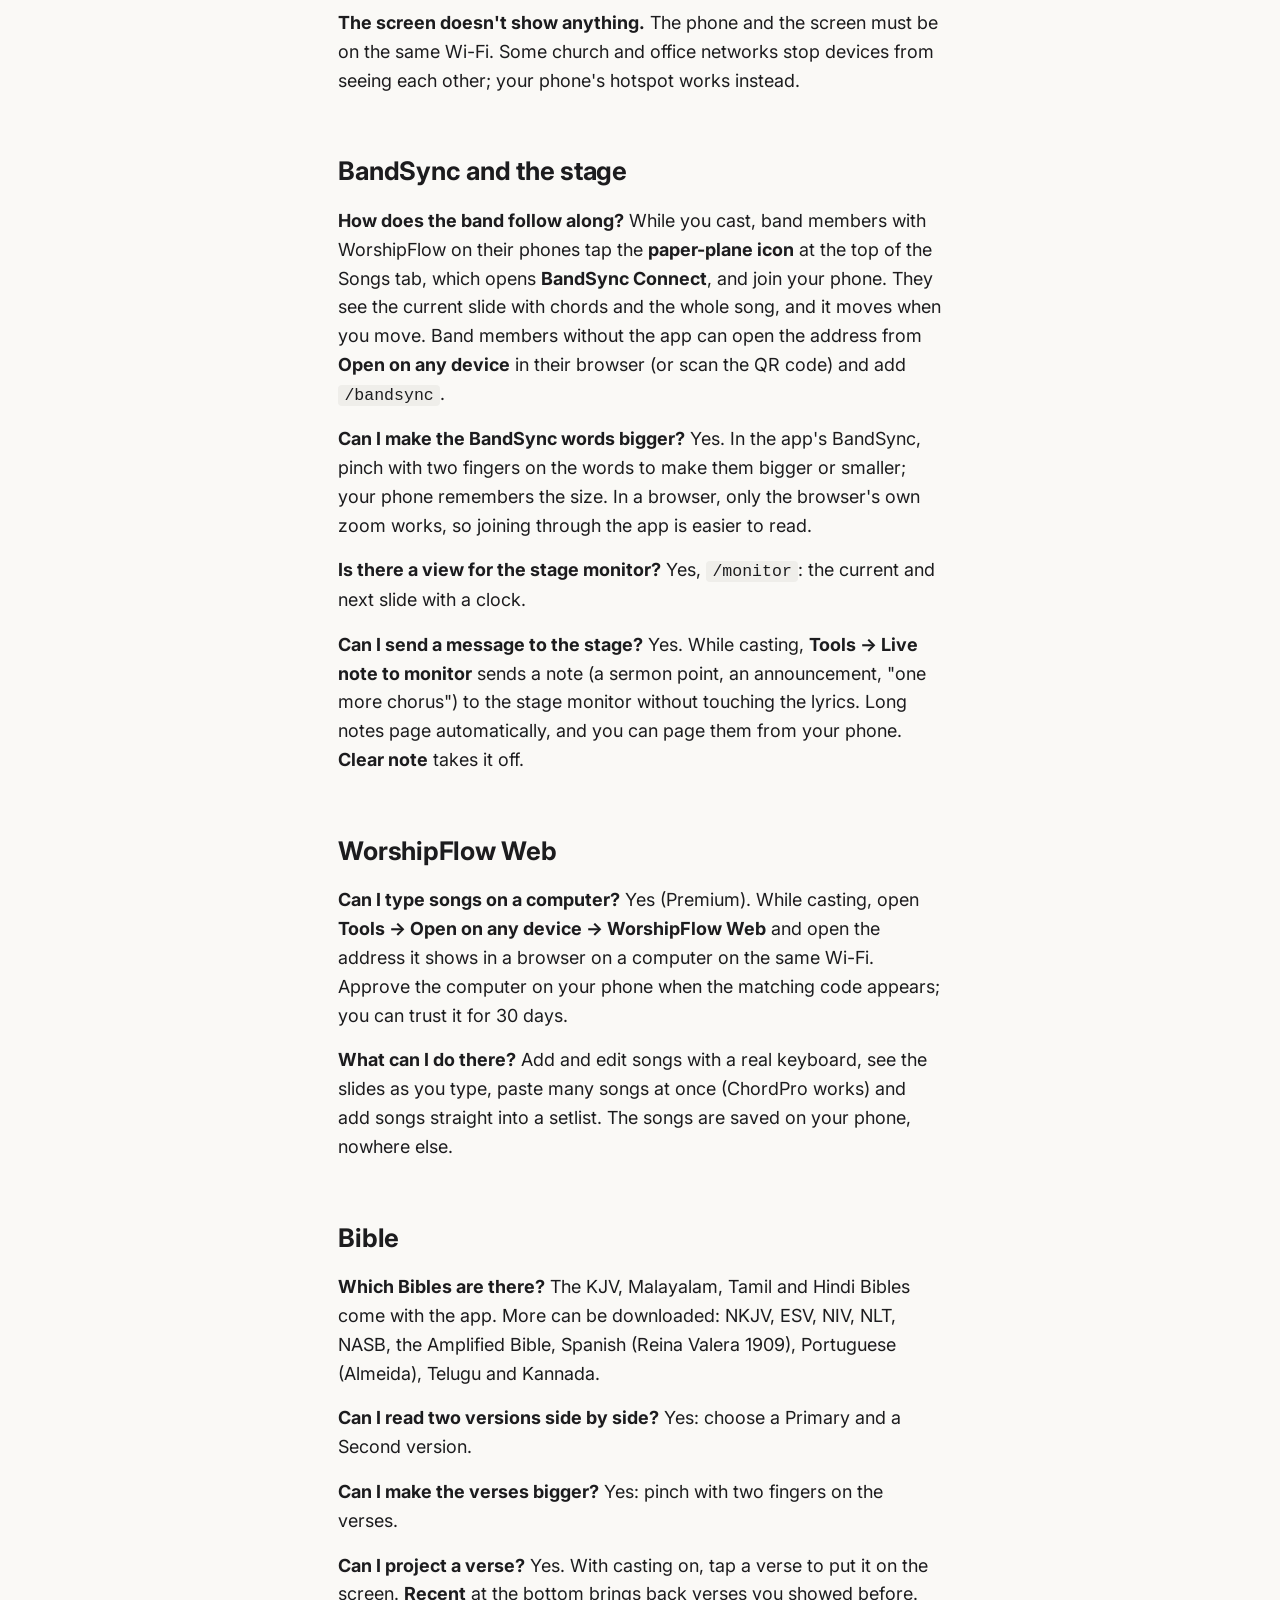
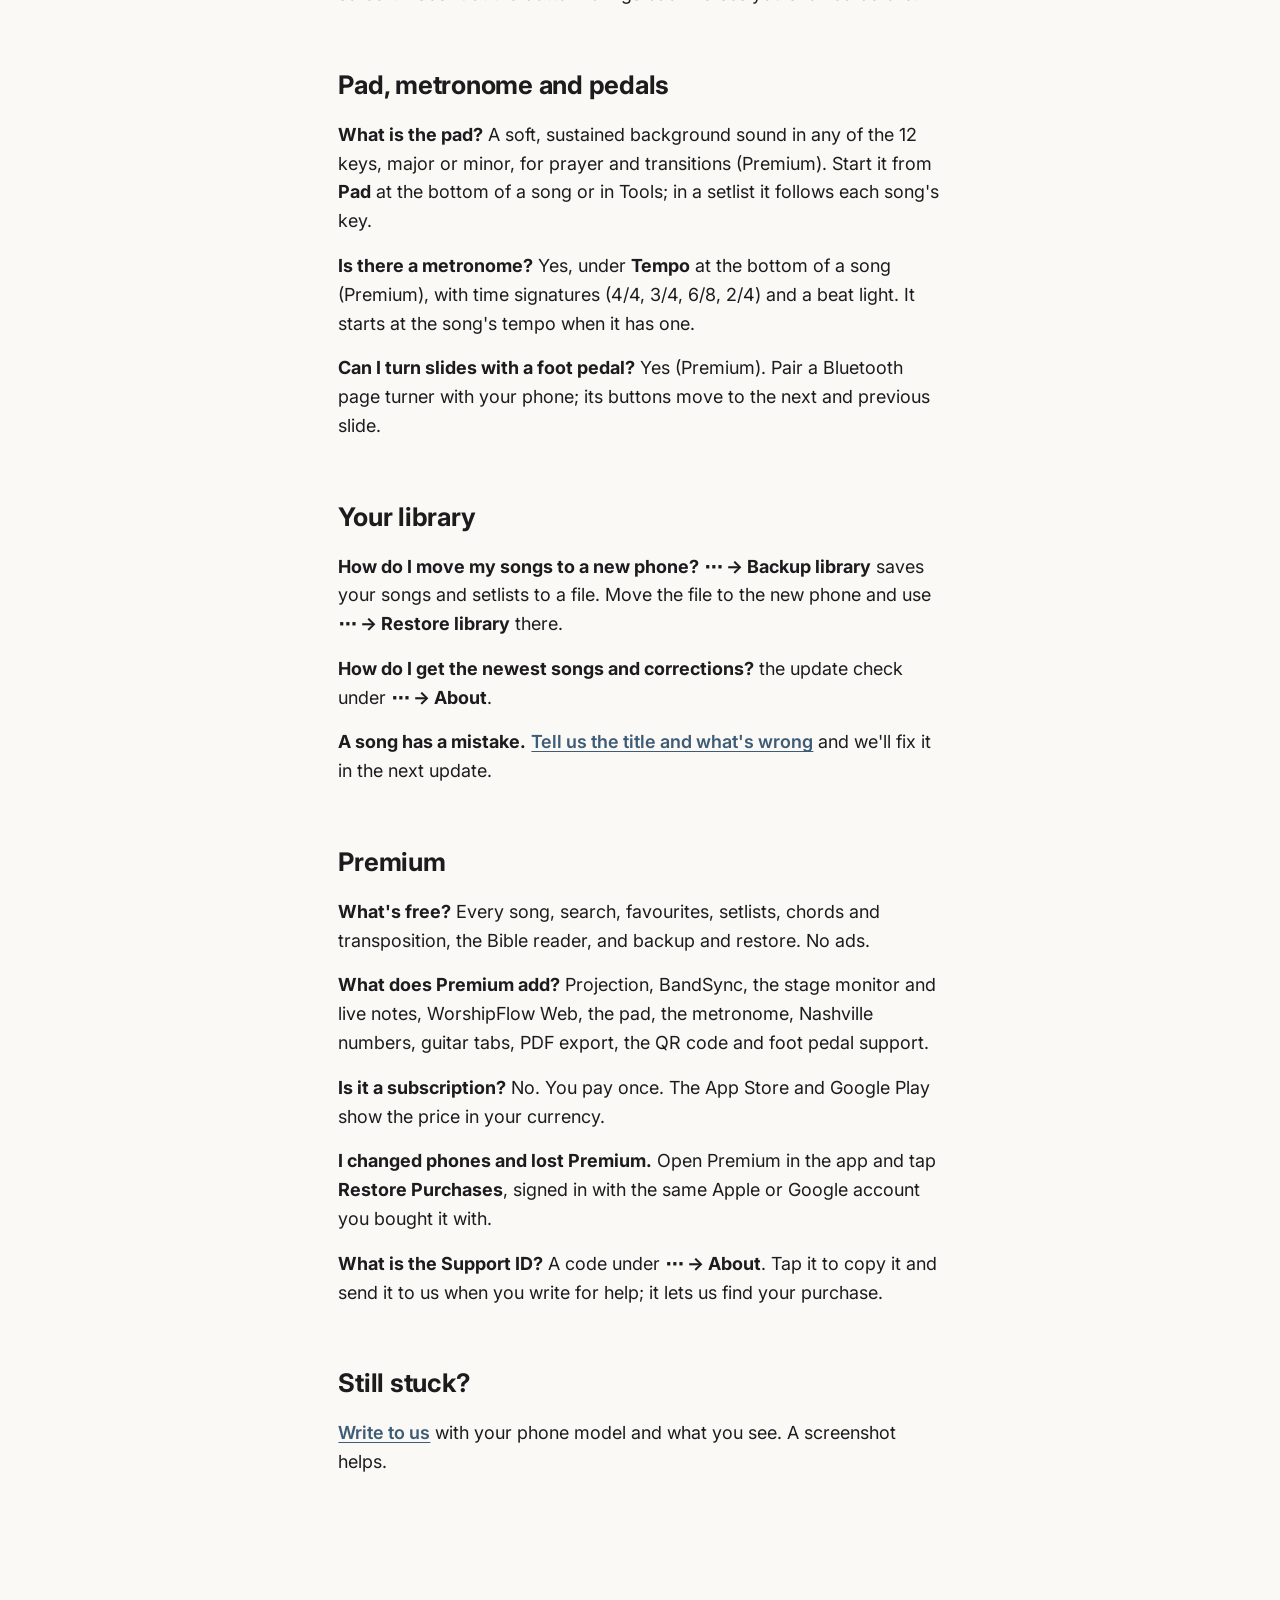
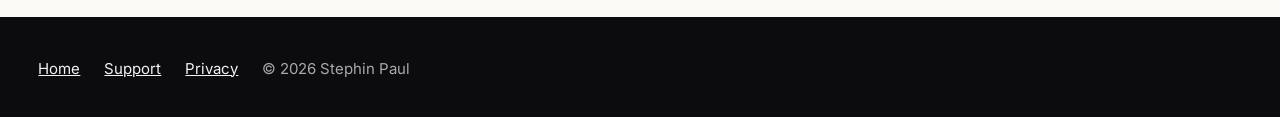
==== commit 2456ac48: "FAQ: BandSync joins from the app (paper plane) and pinches to resize Co-Authored-By: Claude Opus 5.5" ====
--- a/faq/index.html
+++ b/faq/index.html
@@ -40,7 +40,7 @@
   <p><b>Does it work without internet?</b> Yes. The songs live on your phone. You need a connection only to download language packs, Bible versions and song updates.</p>
 
   <h2 id="reading">Reading and text size</h2>
-  <p><b>The words are too small or too big.</b> In a song, pinch with two fingers on the lyrics to make them bigger or smaller. The same works on Bible verses. For the whole app (lists, menus, buttons), use <b>⋯ → Text size</b>.</p>
+  <p><b>The words are too small or too big.</b> In a song, pinch with two fingers on the lyrics to make them bigger or smaller. The same works on Bible verses and in BandSync. For the whole app (lists, menus, buttons), use <b>⋯ → Text size</b>.</p>
   <p><b>Can I use a dark screen?</b> Yes: <b>⋯ → Dark mode</b>, or the sun and moon button at the top of a song's Tools.</p>
 
   <h2 id="chords">Chords and transpose</h2>
@@ -64,8 +64,8 @@
   <p><b>The screen doesn't show anything.</b> The phone and the screen must be on the same Wi-Fi. Some church and office networks stop devices from seeing each other; your phone's hotspot works instead.</p>
 
   <h2 id="band">BandSync and the stage</h2>
-  <p><b>How does the band follow along?</b> While casting, band members open the address from <b>Open on any device</b> on their own phones (or scan the QR code) and go to <code>/bandsync</code>. They see the current slide with chords and the whole song, and it moves when you move.</p>
-  <p><b>The BandSync words are small on my phone.</b> Pinch to zoom in your phone's browser; you can also turn the phone sideways.</p>
+  <p><b>How does the band follow along?</b> While you cast, band members with WorshipFlow on their phones tap the <b>paper-plane icon</b> at the top of the Songs tab, which opens <b>BandSync Connect</b>, and join your phone. They see the current slide with chords and the whole song, and it moves when you move. Band members without the app can open the address from <b>Open on any device</b> in their browser (or scan the QR code) and add <code>/bandsync</code>.</p>
+  <p><b>Can I make the BandSync words bigger?</b> Yes. In the app's BandSync, pinch with two fingers on the words to make them bigger or smaller; your phone remembers the size. In a browser, only the browser's own zoom works, so joining through the app is easier to read.</p>
   <p><b>Is there a view for the stage monitor?</b> Yes, <code>/monitor</code>: the current and next slide with a clock.</p>
   <p><b>Can I send a message to the stage?</b> Yes. While casting, <b>Tools → Live note to monitor</b> sends a note (a sermon point, an announcement, "one more chorus") to the stage monitor without touching the lyrics. Long notes page automatically, and you can page them from your phone. <b>Clear note</b> takes it off.</p>
 
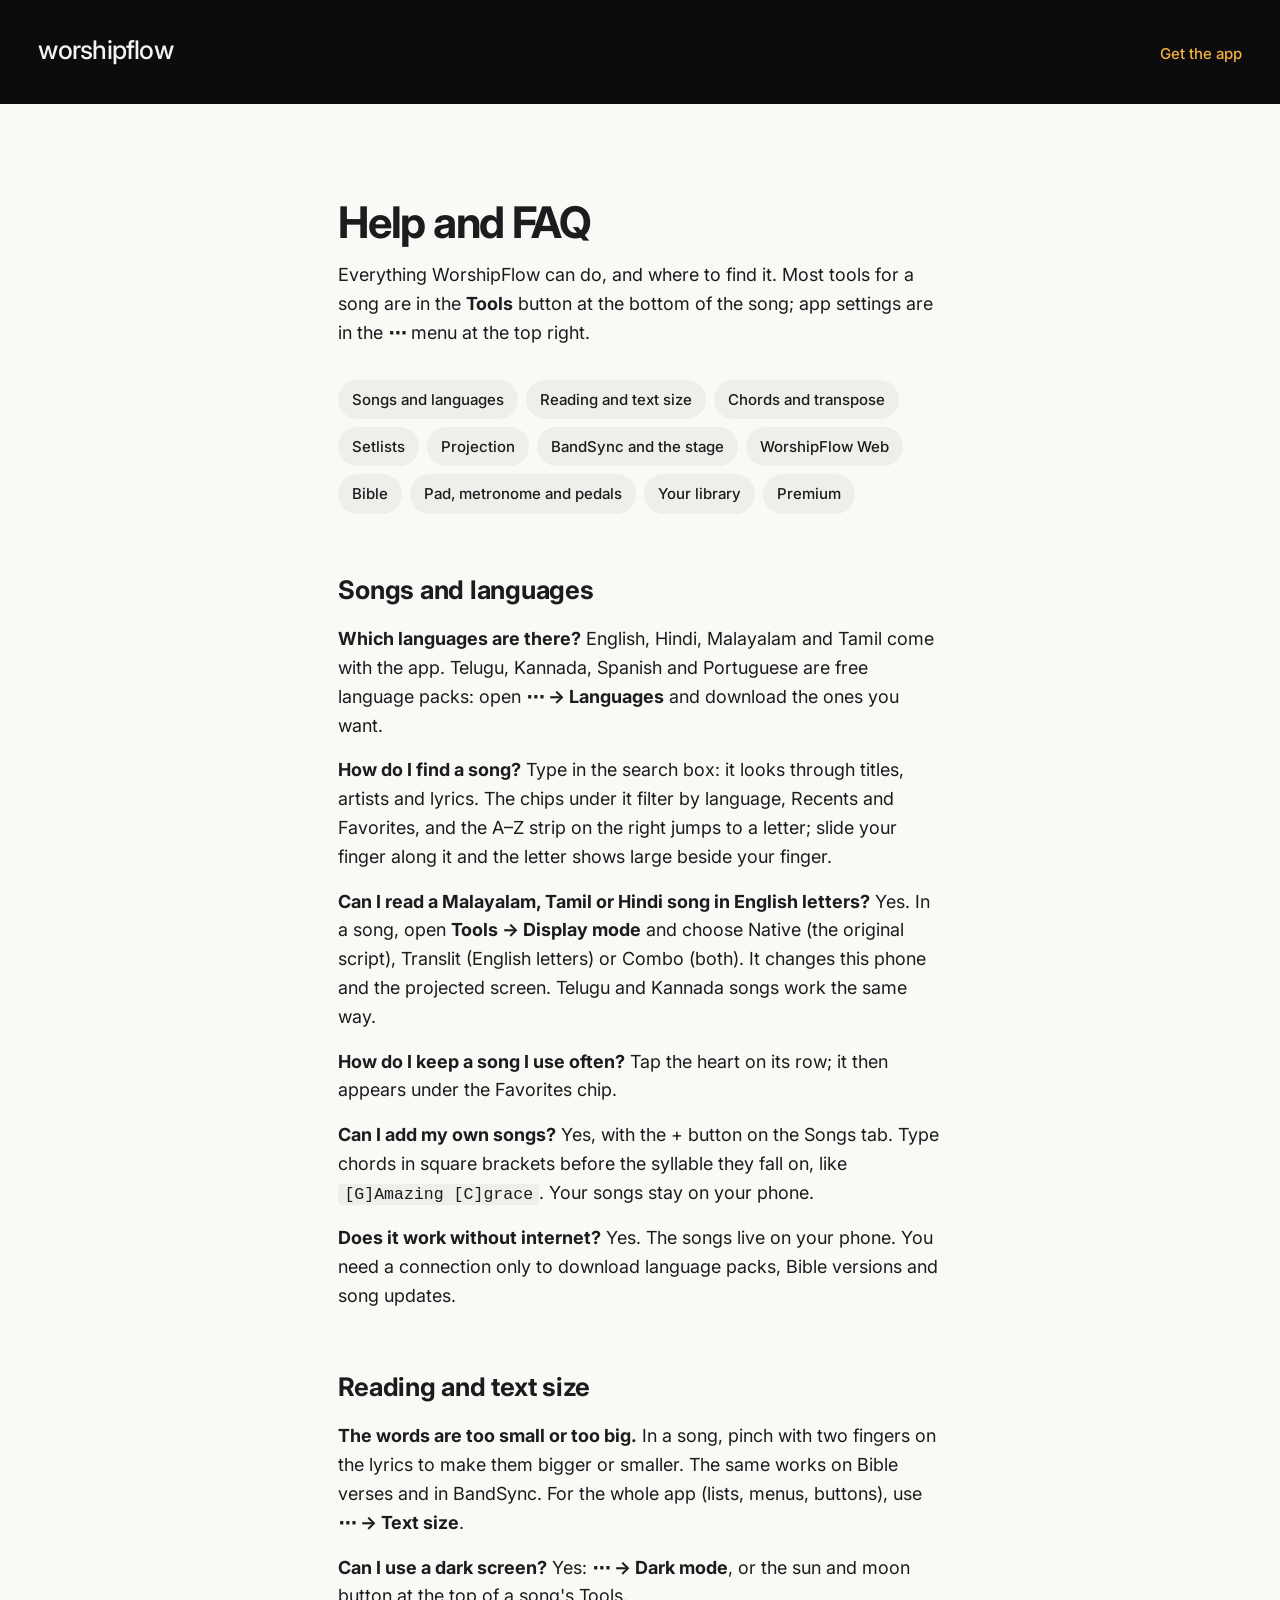
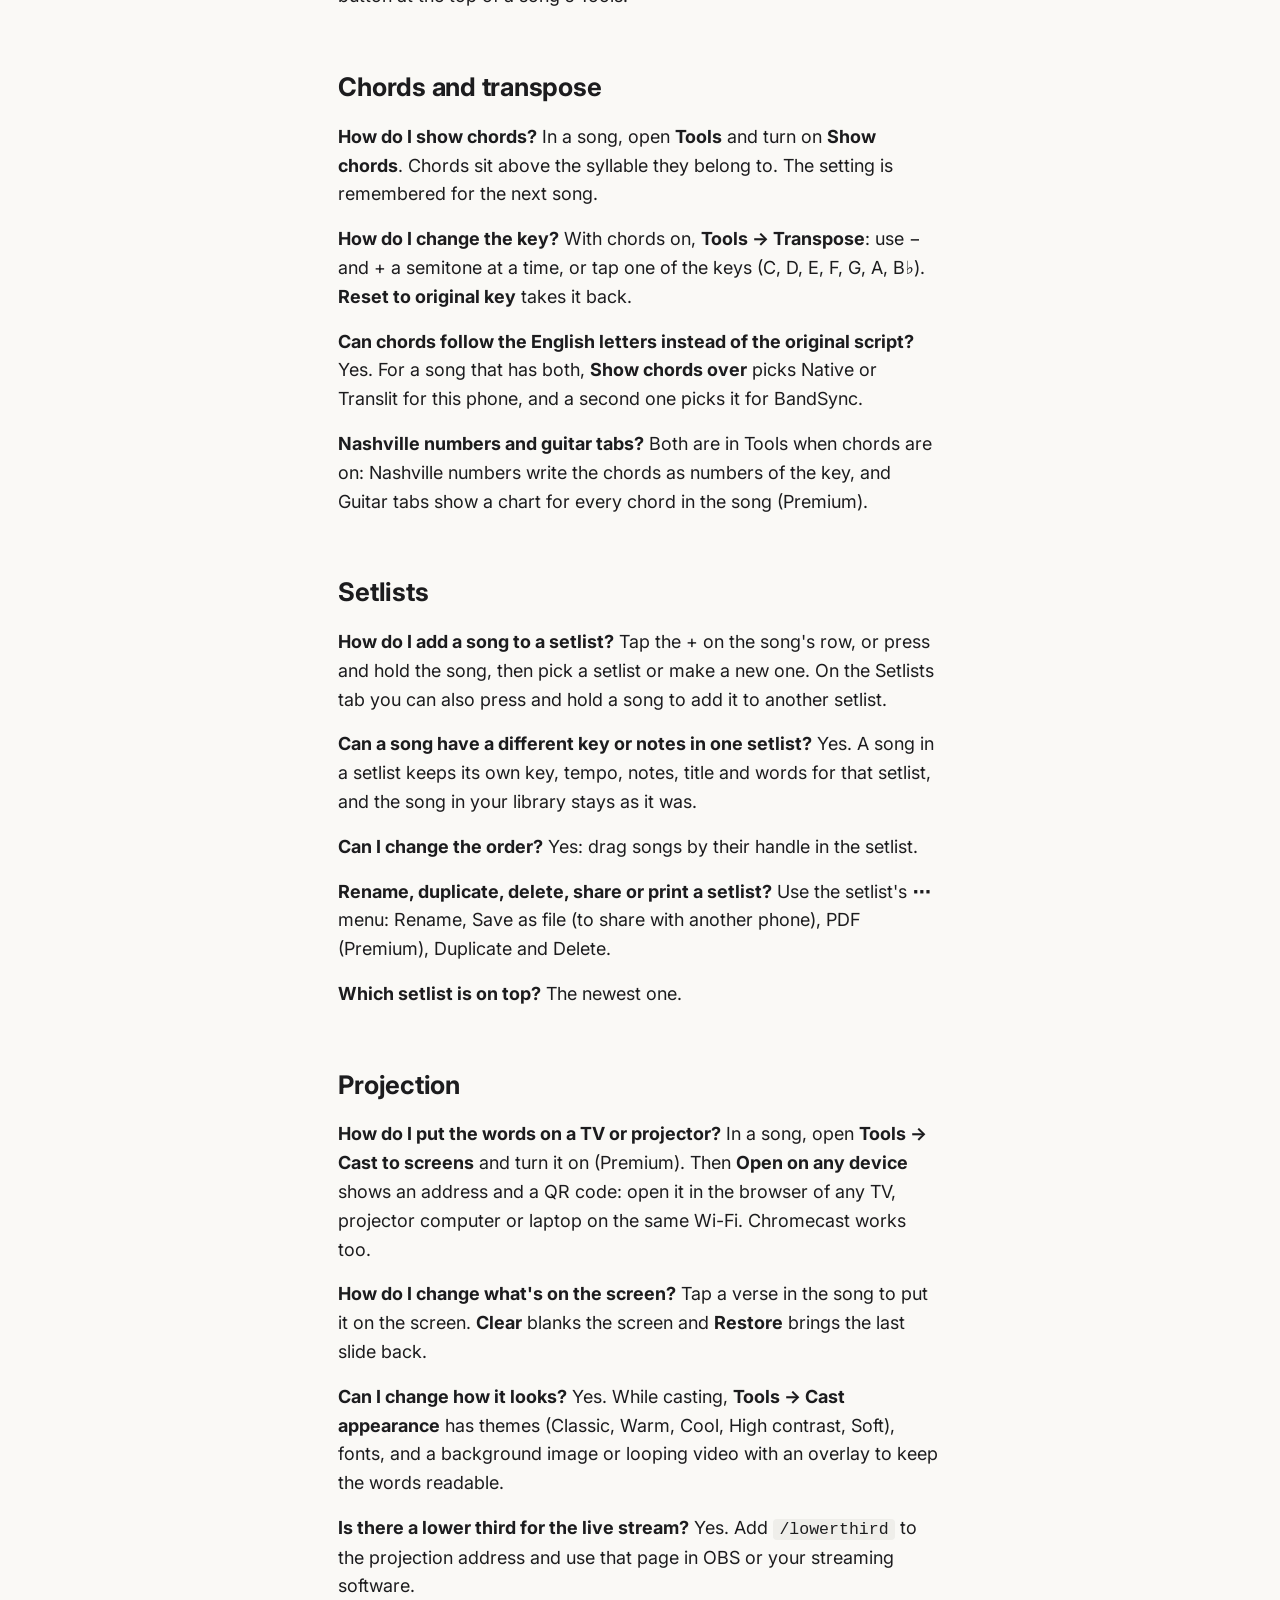
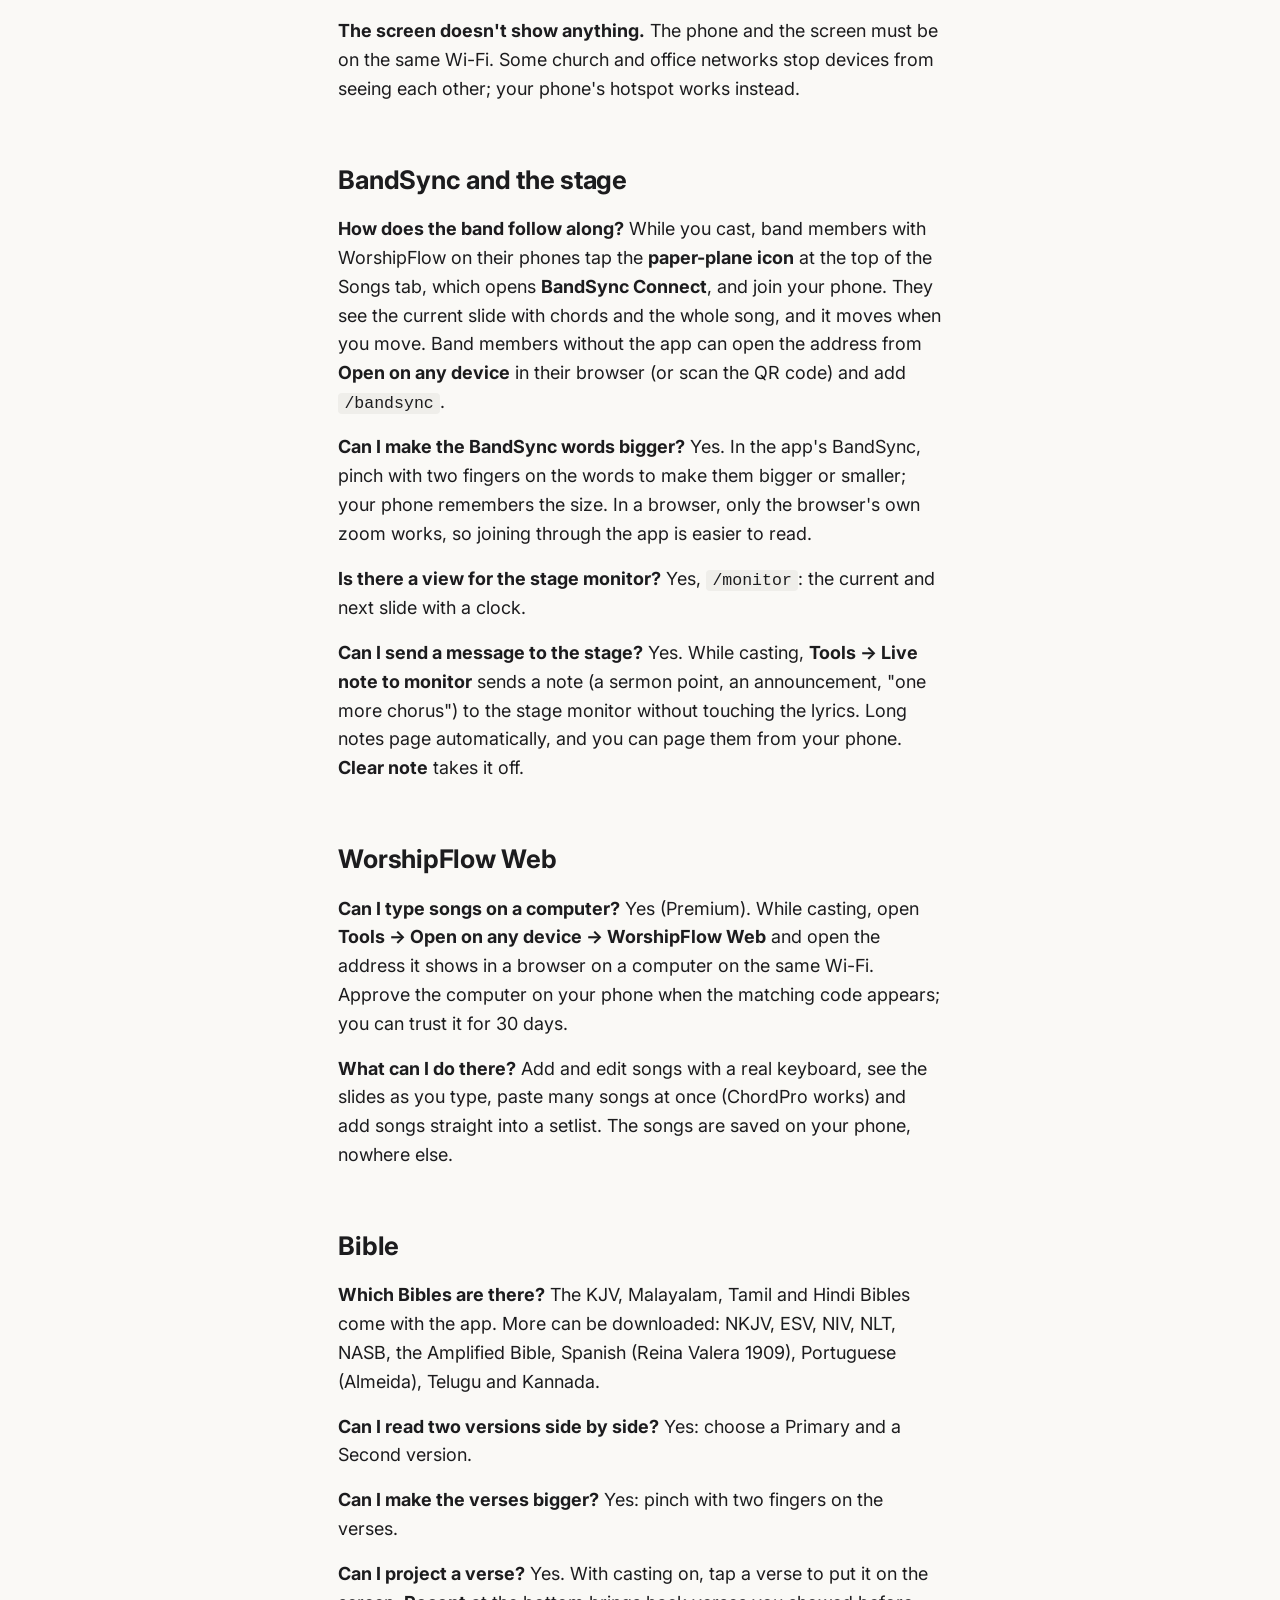
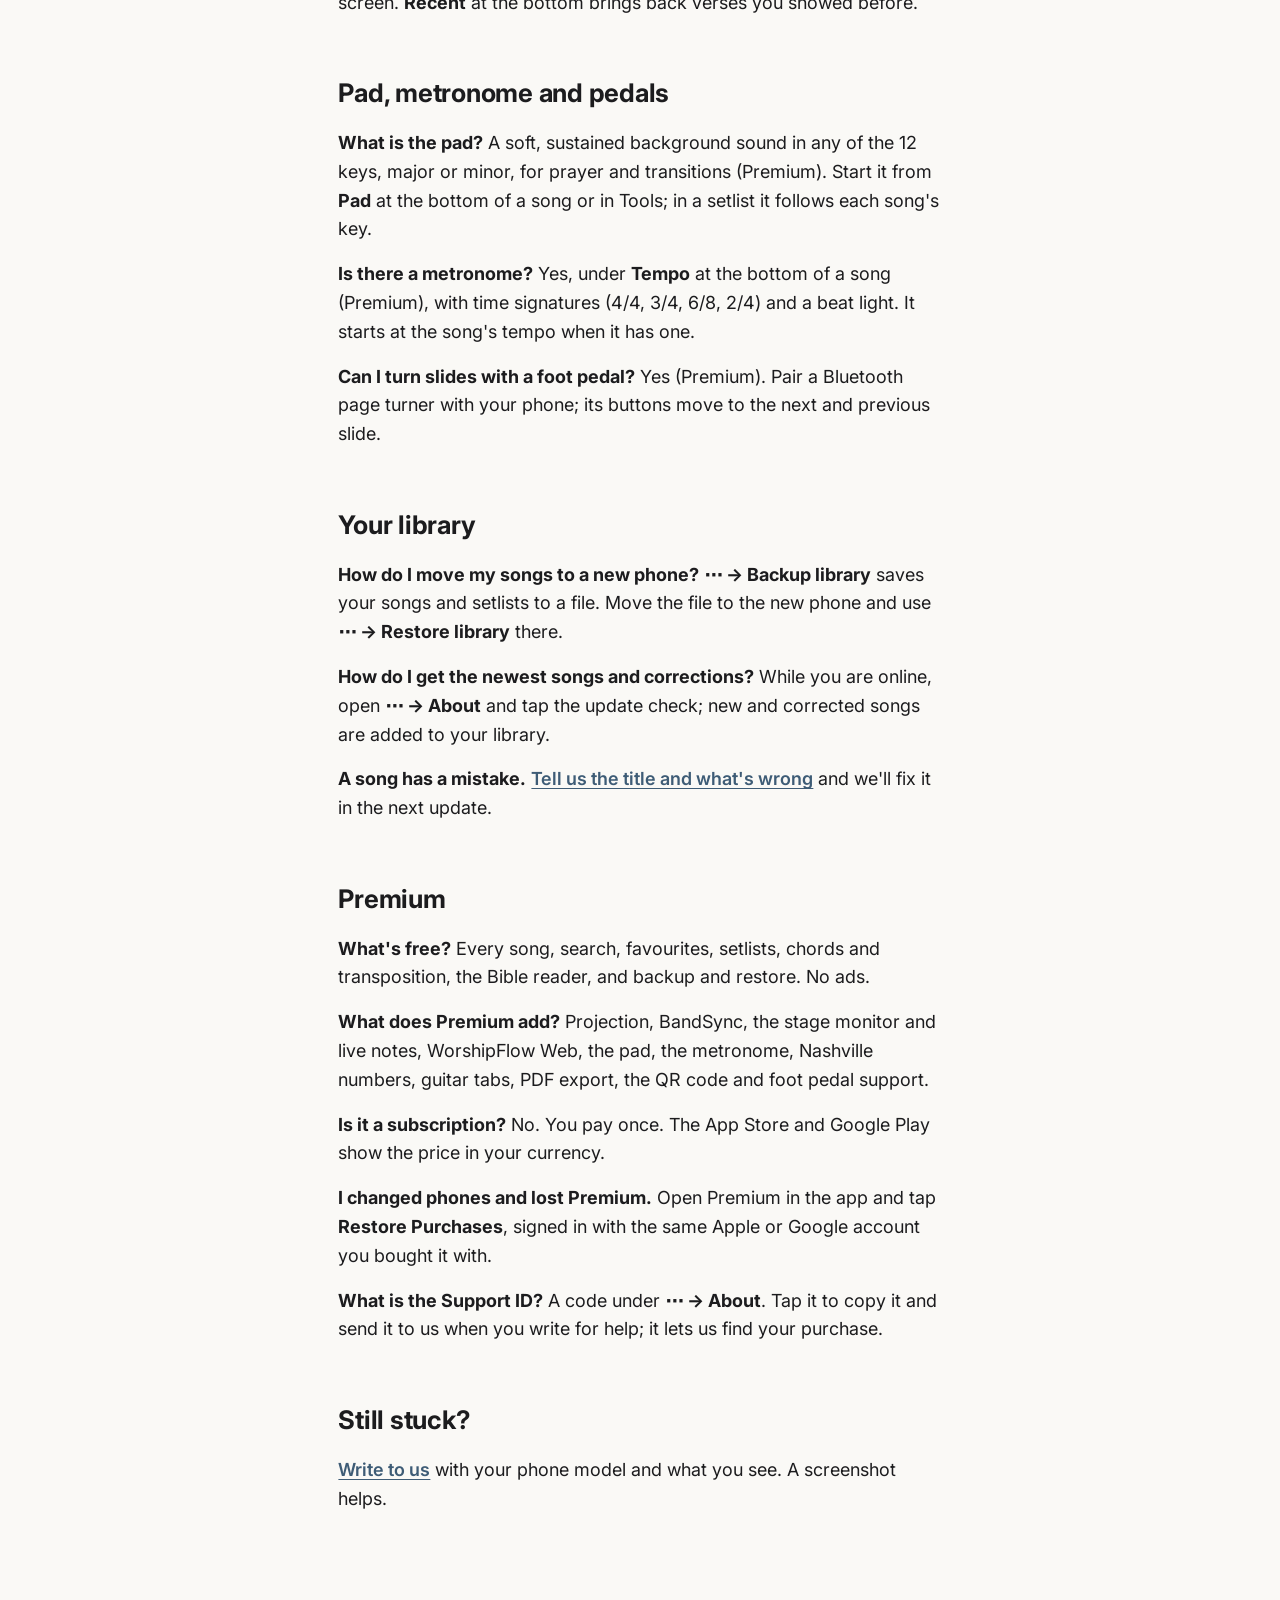
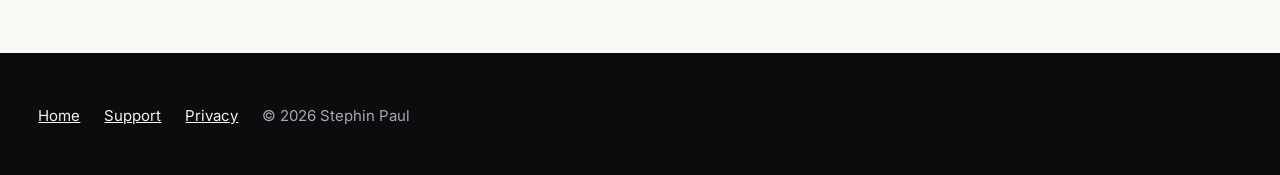
==== commit d5228a1e: "Site: Support answers match the app, bigger tap targets on the text pages - Support: BandSync joins " ====
--- a/faq/index.html
+++ b/faq/index.html
@@ -86,7 +86,7 @@
 
   <h2 id="library">Your library</h2>
   <p><b>How do I move my songs to a new phone?</b> <b>⋯ → Backup library</b> saves your songs and setlists to a file. Move the file to the new phone and use <b>⋯ → Restore library</b> there.</p>
-  <p><b>How do I get the newest songs and corrections?</b> the update check under <b>⋯ → About</b>.</p>
+  <p><b>How do I get the newest songs and corrections?</b> While you are online, open <b>⋯ → About</b> and tap the update check; new and corrected songs are added to your library.</p>
   <p><b>A song has a mistake.</b> <a href="mailto:cometbusiness2025@gmail.com?subject=WorshipFlow%20song%20correction&body=Song%20title%3A%0A%0AWhat%20is%20wrong%3A%0A">Tell us the title and what's wrong</a> and we'll fix it in the next update.</p>
 
   <h2 id="premium">Premium</h2>
--- a/styles.css
+++ b/styles.css
@@ -74,6 +74,7 @@
 .nav a { text-decoration: none; color: var(--stage-soft); transition: color .2s; }
 .nav a:hover { color: var(--stage-ink); }
 .nav .nav-action { color: var(--amber); }
+.mnav { display: none; }
 .hero-text { position: absolute; top: 34%; left: clamp(40px, 5vw, 72px); right: var(--m); max-width: 36ch; }
 .lede { font-size: var(--t-statement); line-height: 1.3; font-weight: 500; }
 .hero-sub { margin-top: 20px; font-size: var(--t-body); color: var(--stage-soft); max-width: 36ch; }
@@ -118,7 +119,7 @@
 .evidence.wide img { object-position: 0 0; }
 
 /* ---------- Try it: input half, output half ---------- */
-.showcase { position: relative; display: grid; grid-template-columns: 1fr 1fr; min-height: 90svh; }
+.showcase { position: relative; display: grid; grid-template-columns: 47% 53%; min-height: 90svh; }  /* the same edge as the stage above */
 .field-dark { background: var(--stage); padding: 22svh var(--m) 160px; display: flex; flex-direction: column; align-items: flex-end; }
 .field-dark > * { width: min(100%, 34ch); }
 .field-label { font-size: var(--t-small); color: var(--stage-soft); margin-bottom: 16px; }
@@ -145,7 +146,7 @@
 .r-chord.flash { animation: flash .5s var(--ease); }
 @keyframes flash { from { transform: translateY(-6px); opacity: 0; } to { transform: none; opacity: 1; } }
 .credit { margin-top: 14px; font-size: var(--t-small); color: var(--soft); }
-.split-heading { position: absolute; left: 0; right: 0; bottom: 40px; display: grid; grid-template-columns: 1fr 1fr; pointer-events: none;
+.split-heading { position: absolute; left: 0; right: 0; bottom: 40px; display: grid; grid-template-columns: 47% 53%; pointer-events: none;
   font-size: var(--t-head); font-weight: 700; letter-spacing: -.03em; line-height: 1; }
 .split-heading span:first-child { color: var(--stage-ink); text-align: right; padding-right: 20px; }
 .split-heading span:last-child { color: var(--ink); padding-left: 20px; }
@@ -175,10 +176,11 @@
 .faq-text a { color: var(--slate); font-weight: 600; text-underline-offset: 3px; }
 
 /* ---------- Footer ---------- */
-.footer { display: grid; grid-template-columns: 1fr 1fr; min-height: 100svh; background: var(--stage); }
-.footer-pic { overflow: hidden; position: relative; }
-.footer-pic img { position: absolute; inset: 0; width: 100%; height: 100%; object-fit: cover; object-position: 0 8%; transform: scale(2.1); transform-origin: 2% 9%; }
-.footer-menu { padding: 80px var(--m) 40px clamp(40px, 6vw, 96px); display: flex; flex-direction: column; }
+.footer { background: var(--stage); }
+.footer-menu { padding: 120px var(--m) 40px; display: grid; grid-template-columns: 1fr 1fr; column-gap: 48px; align-items: start; }
+.footer-menu > .footer-mark, .footer-menu > .footer-h, .footer-menu > .badges { grid-column: 1; }
+.footer-menu > .menu-links { grid-column: 2; grid-row: 1 / span 4; margin-top: 0; }
+.footer-menu > .footer-small { grid-column: 1 / -1; }
 .footer-mark { font-size: var(--t-statement); font-weight: 500; letter-spacing: -.03em; color: var(--stage-soft); }
 .footer-h { margin-top: 40px; font-size: var(--t-head); font-weight: 700; letter-spacing: -.03em; line-height: 1; }
 .menu-links { margin-top: 56px; }
@@ -186,7 +188,7 @@
 .menu-links a { font-size: clamp(24px, 2.6vw, 40px); font-weight: 700; letter-spacing: -.02em; text-decoration: none; display: inline-block; transition: transform .25s var(--ease), color .25s; }
 .menu-links:hover a { color: var(--stage-soft); }
 .menu-links a:hover, .menu-links a:focus-visible { color: var(--stage-ink); transform: translateX(12px); }
-.footer-small { margin-top: auto; padding-top: 64px; display: grid; gap: 16px; font-size: var(--t-small); color: var(--stage-soft); }
+.footer-small { margin-top: 96px; padding-top: 0; display: grid; gap: 16px; font-size: var(--t-small); color: var(--stage-soft); }
 .footer-small a { color: var(--stage-ink); }
 
 /* ---------- Motion ---------- */
@@ -203,8 +205,6 @@
   .wordmark { animation: settle linear both; animation-timeline: view(); animation-range: exit 0% exit 100%; }
   @keyframes settle { to { scale: .93; } }
 }
-.footer-pic img { animation: drift 24s ease-in-out infinite alternate; }
-@keyframes drift { to { transform: scale(2.25) translate(-1.5%, -1%); } }
 
 @media (prefers-reduced-motion: reduce) {
   html { scroll-behavior: auto; }
@@ -225,17 +225,29 @@
   .r-text { font-size: 16px; }
   .sheet-ui { padding: 16px; }
   .split { display: block; }
-  .stage { position: relative; height: 64svh; padding: 12px 12px 0; }
+  /* Short enough that the store buttons are on the first screen, even on a small phone. */
+  .stage { position: relative; height: 46svh; min-height: 300px; padding: 12px 12px 0; }
   .layer[data-layer="list"], .layer[data-layer="chords"] { display: none; }
-  .slide { padding: 72px 20px 32px; }
-  .verse .ml { font-size: 19px; }
-  .verse .tr { font-size: 16px; }
+  .slide { padding: 64px 16px 12px; }
+  .verse .ml { font-size: 17px; line-height: 1.5; }
+  .verse .tr { font-size: 15px; margin-top: .8em; }
   .script-toggle { top: 12px; left: 12px; right: 12px; justify-content: space-between; }
   .script-toggle button { padding: 8px 10px; }
   .hero { min-height: 0; padding: 0 var(--m) 64px; display: flex; flex-direction: column; }
   .nav { display: none; }
-  .wordmark { position: relative; right: auto; bottom: auto; order: -1; margin-top: -.42em; font-size: 17vw; z-index: 2; }
-  .hero-text { position: static; max-width: none; margin-top: 24px; }
+  /* The same links as the desktop bar, in a row above the stage. */
+  /* One row; on a narrow phone it scrolls sideways inside itself, never the page. */
+  .mnav { display: flex; gap: 16px; padding: 12px var(--m) 2px; background: var(--stage); font-size: var(--t-small); font-weight: 500; overflow-x: auto; white-space: nowrap; scrollbar-width: none; }
+  .mnav::-webkit-scrollbar { display: none; }
+  .mnav a { flex: none; color: var(--stage-soft); text-decoration: none; padding: 6px 0; }
+  .mnav .nav-action { color: var(--amber); }
+  .wordmark { position: relative; right: auto; bottom: auto; order: -1; margin-top: 10px; font-size: 17vw; z-index: 2; }
+  .hero-text { position: static; max-width: none; margin-top: 16px; display: flex; flex-direction: column; }
+  /* The store buttons straight under the line that says what this is; the second sentence after them. */
+  .hero-text .badges { order: 2; margin-top: 20px; flex-wrap: nowrap; }
+  .hero-text .badges img { height: 44px; }
+  .hero-text .badges img.gp { height: 65px; margin: -10.5px -8px; }
+  .hero-text .hero-sub { order: 3; margin-top: 24px; }
   .lede { font-size: 22px; }
   .menu-field, .week { padding: var(--gap) var(--m); }
   .sheet { padding: 48px 20px; }
@@ -249,14 +261,14 @@
   .split-heading span:first-child { padding-top: var(--gap) !important; }
   .split-heading span:last-child { color: var(--amber); }
   .pricing { grid-template-columns: 1fr; }
-  .plan-premium { order: -1; }
   .plan { min-height: 70svh; }
   .plan-foot .btn { width: 100%; text-align: center; }
+  .price span { display: block; margin-top: 10px; }   /* its own line, not a stray last word */
   .faq { display: block; }
   .faq-text { columns: 1; }
-  .footer { grid-template-columns: 1fr; }
-  .footer-pic { height: 50svh; }
-  .footer-menu { padding: 56px var(--m) 32px; }
+  .footer-menu { display: flex; flex-direction: column; padding: 96px var(--m) 32px; }
+  .footer-menu > .menu-links { margin-top: 56px; }
+  .footer-small { margin-top: 64px; }
   .menu-links a { font-size: 8vw; }
 }
 
@@ -281,3 +293,8 @@
 .faq-toc a:hover { background: var(--slate-soft); }
 .faq-doc h2 { scroll-margin-top: 24px; }
 .faq-doc code { background: var(--paper-2); padding: 1px 6px; border-radius: 4px; font-size: .92em; }
+
+/* Big enough to tap on a phone (44px), however short the link text. */
+.doc-bar a, .doc-foot a { display: inline-flex; align-items: center; min-height: 44px; }
+.doc-foot { align-items: center; row-gap: 0; }
+.footer-small a { display: inline-block; padding: 10px 0; }
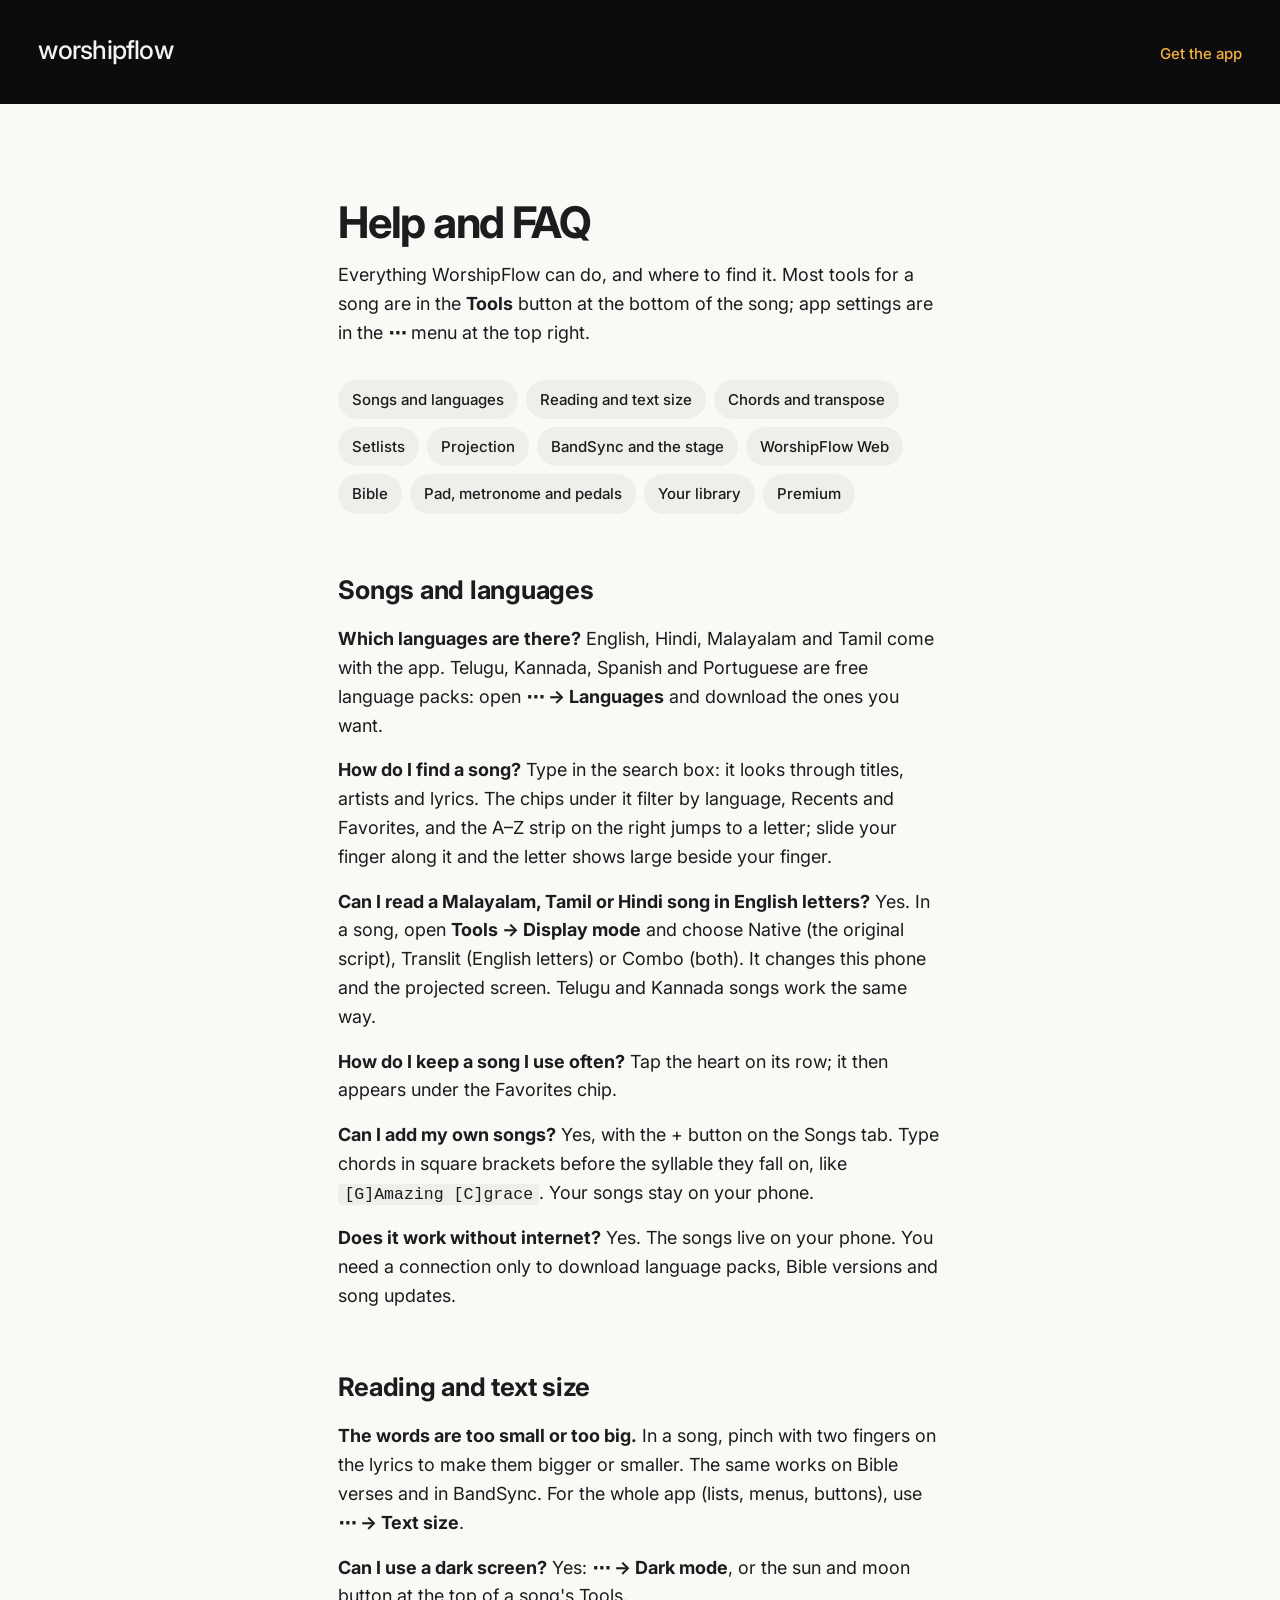
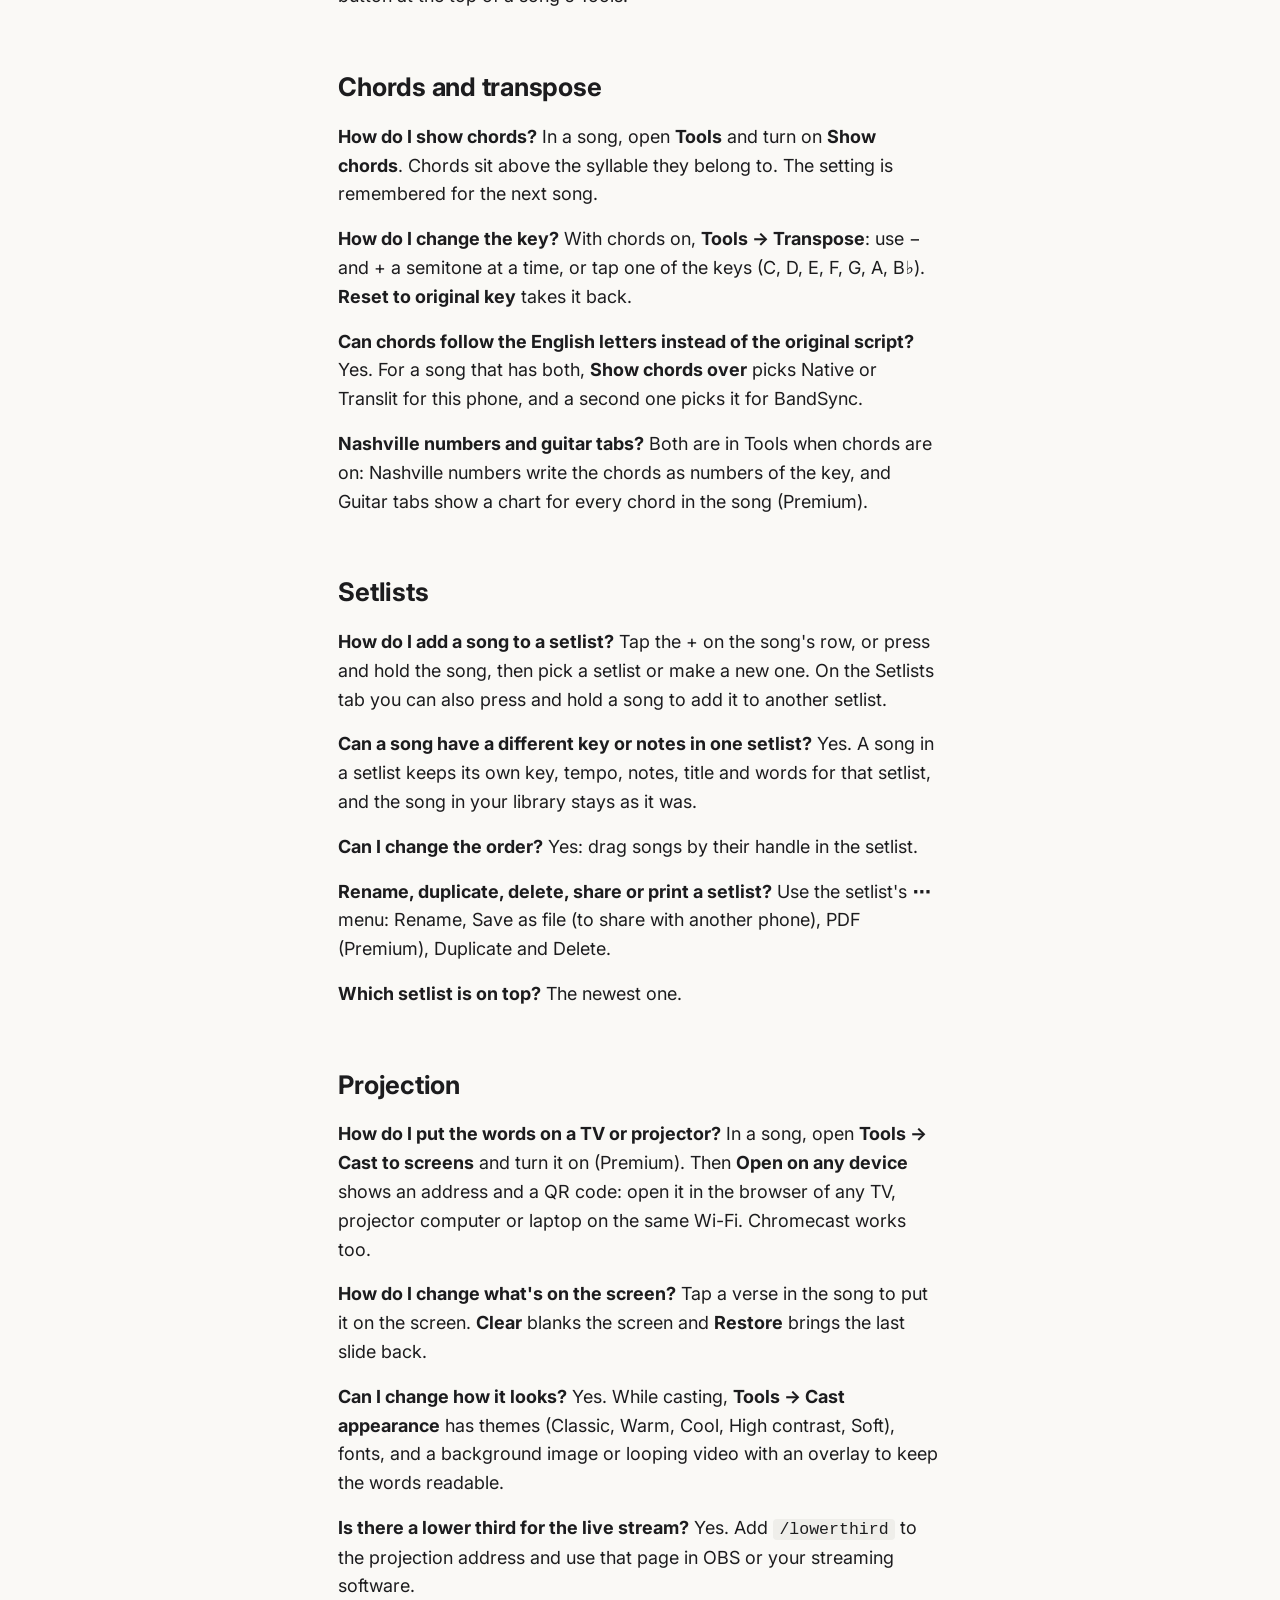
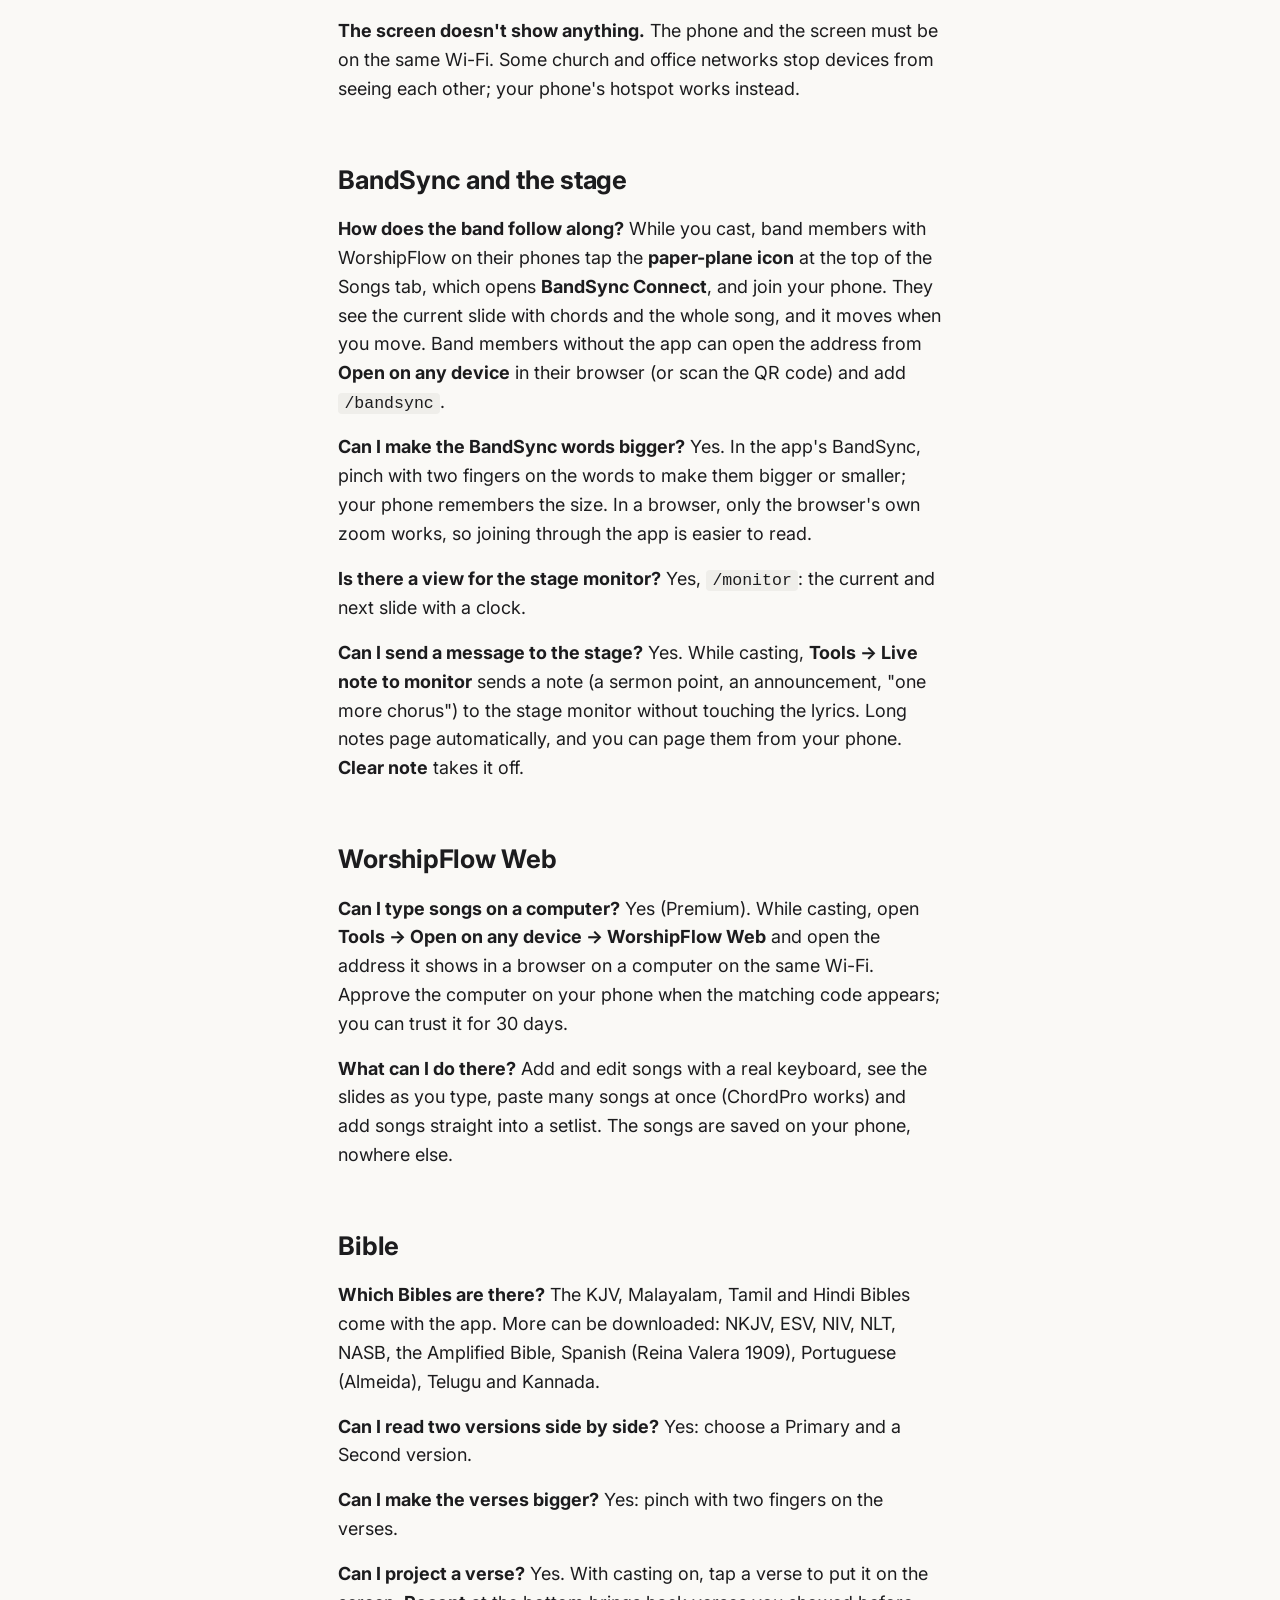
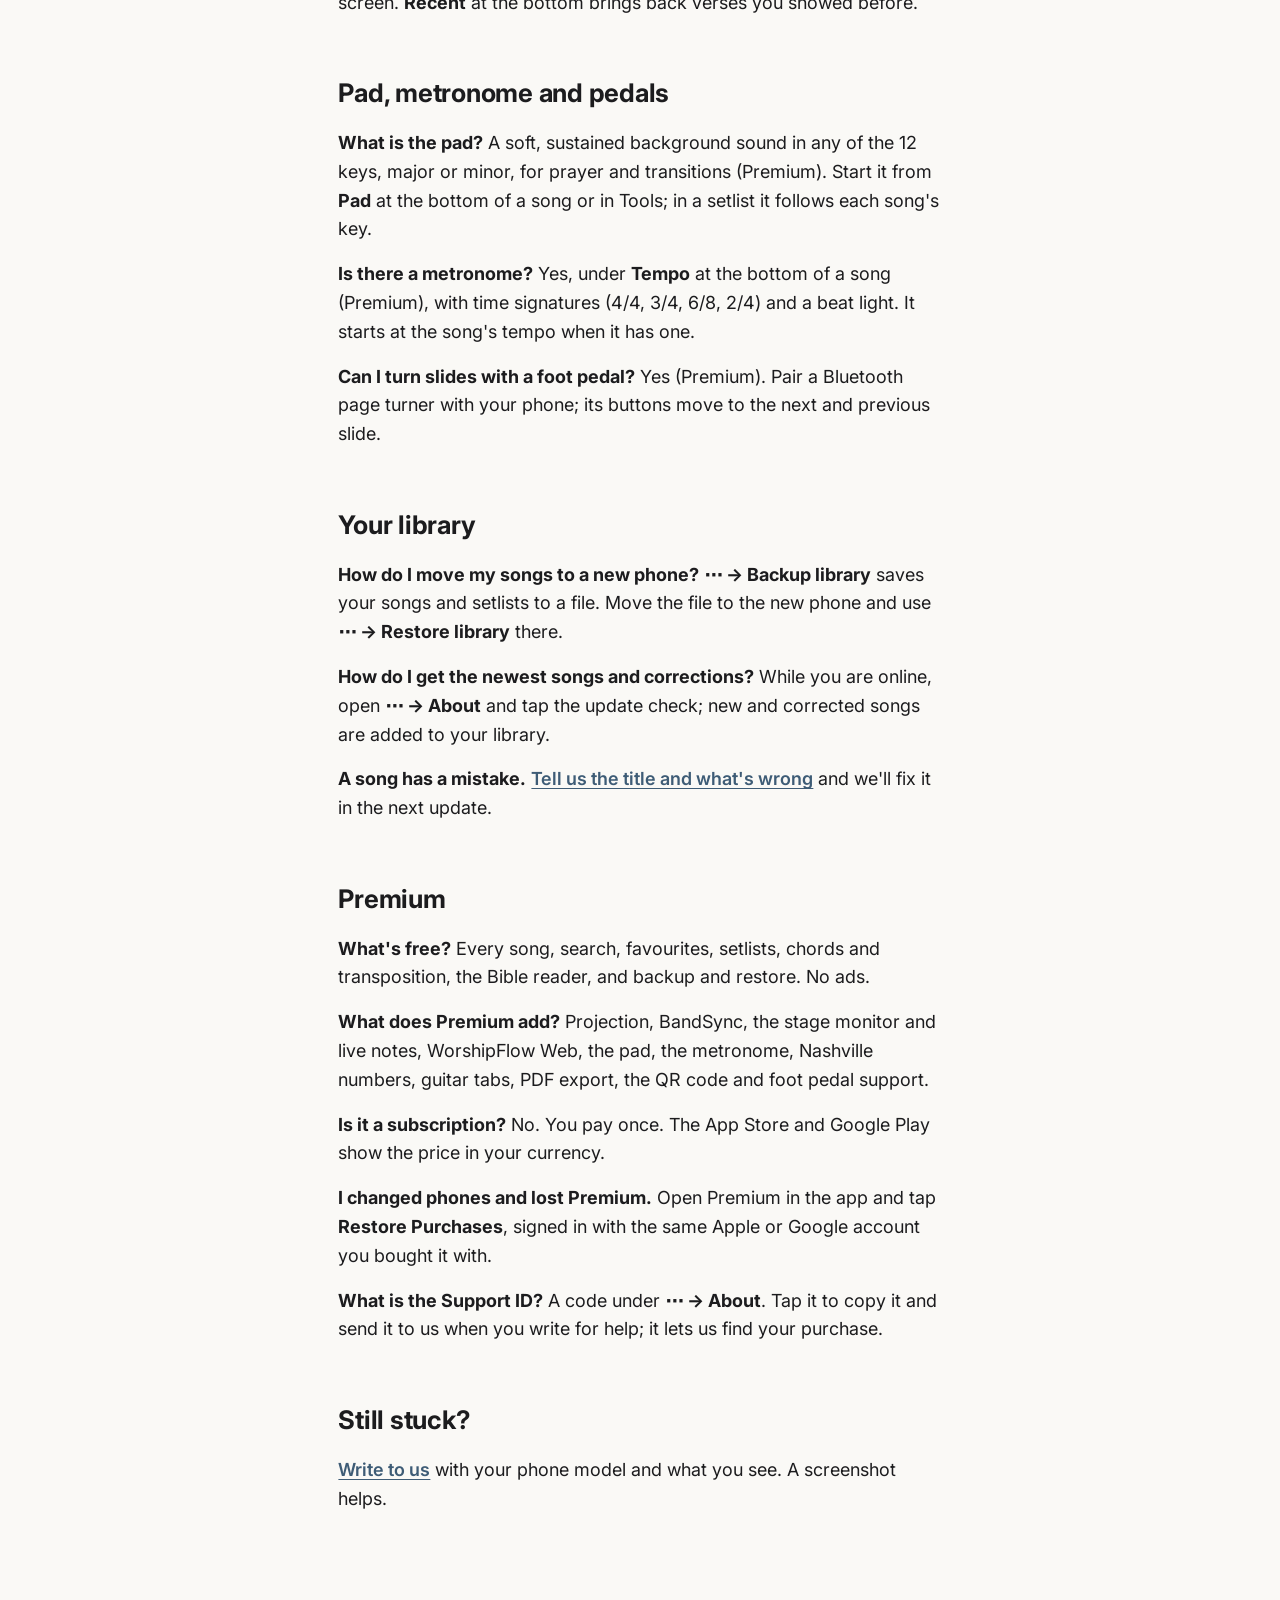
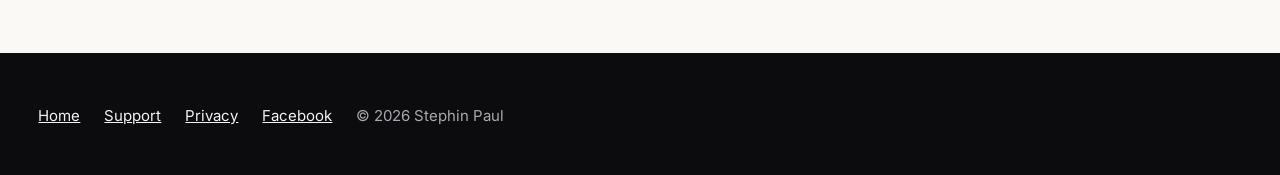
==== commit a8ec30e1: "Site: link the Facebook page Co-Authored-By: Claude Opus 5.5 <noreply@anthropic.com> Claude-Session:" ====
--- a/faq/index.html
+++ b/faq/index.html
@@ -87,7 +87,7 @@
   <h2 id="library">Your library</h2>
   <p><b>How do I move my songs to a new phone?</b> <b>⋯ → Backup library</b> saves your songs and setlists to a file. Move the file to the new phone and use <b>⋯ → Restore library</b> there.</p>
   <p><b>How do I get the newest songs and corrections?</b> While you are online, open <b>⋯ → About</b> and tap the update check; new and corrected songs are added to your library.</p>
-  <p><b>A song has a mistake.</b> <a href="mailto:cometbusiness2025@gmail.com?subject=WorshipFlow%20song%20correction&body=Song%20title%3A%0A%0AWhat%20is%20wrong%3A%0A">Tell us the title and what's wrong</a> and we'll fix it in the next update.</p>
+  <p><b>A song has a mistake.</b> <a href="mailto:worshipflowsupport@gmail.com?subject=WorshipFlow%20song%20correction&body=Song%20title%3A%0A%0AWhat%20is%20wrong%3A%0A">Tell us the title and what's wrong</a> and we'll fix it in the next update.</p>
 
   <h2 id="premium">Premium</h2>
   <p><b>What's free?</b> Every song, search, favourites, setlists, chords and transposition, the Bible reader, and backup and restore. No ads.</p>
@@ -97,8 +97,8 @@
   <p><b>What is the Support ID?</b> A code under <b>⋯ → About</b>. Tap it to copy it and send it to us when you write for help; it lets us find your purchase.</p>
 
   <h2>Still stuck?</h2>
-  <p><a href="mailto:cometbusiness2025@gmail.com?subject=WorshipFlow%20help&body=Phone%20and%20app%20version%3A%0A%0AWhat%20happened%3A%0A">Write to us</a> with your phone model and what you see. A screenshot helps.</p>
+  <p><a href="mailto:worshipflowsupport@gmail.com?subject=WorshipFlow%20help&body=Phone%20and%20app%20version%3A%0A%0AWhat%20happened%3A%0A">Write to us</a> with your phone model and what you see. A screenshot helps.</p>
 </main>
-<footer class="doc-foot"><a href="../">Home</a><a href="../support/">Support</a><a href="../privacy/">Privacy</a><span>© 2026 Stephin Paul</span></footer>
+<footer class="doc-foot"><a href="../">Home</a><a href="../support/">Support</a><a href="../privacy/">Privacy</a><a href="https://www.facebook.com/people/WorshipFlow/61596234840515/">Facebook</a><span>© 2026 Stephin Paul</span></footer>
 </body>
 </html>
--- a/styles.css
+++ b/styles.css
@@ -43,8 +43,9 @@
 :focus-visible { outline: 3px solid var(--amber); outline-offset: 3px; }
 ::selection { background: var(--amber); color: var(--ink); }
 .visually-hidden { position: absolute; width: 1px; height: 1px; overflow: hidden; clip: rect(0 0 0 0); white-space: nowrap; }
-.skip { position: absolute; left: var(--m); top: -60px; background: var(--amber); color: var(--ink); padding: 10px 16px; z-index: 10; text-decoration: none; }
-.skip:focus { top: 12px; }
+.skip { position: absolute; left: var(--m); top: 12px; background: var(--amber); color: var(--ink); padding: 10px 16px; z-index: 10; text-decoration: none; }
+/* Only there for keyboard and screen-reader users: out of sight until it has focus. */
+.skip:not(:focus) { width: 1px; height: 1px; padding: 0; overflow: hidden; clip: rect(0 0 0 0); white-space: nowrap; }
 
 /* ---------- The split stage ---------- */
 .split { display: grid; grid-template-columns: 47% 53%; }
@@ -224,16 +225,22 @@
   body { overflow-x: clip; }
   .r-text { font-size: 16px; }
   .sheet-ui { padding: 16px; }
-  .split { display: block; }
+  /* Phones: the name, the opening line and the store buttons first, the projected slide after them, so
+     the buttons are on the first screen even with the browser's bars showing. */
+  .split { display: flex; flex-direction: column; }
+  .read { display: contents; }
+  .hero { order: 1; }
+  .stage { order: 2; }
+  .menu-field, .week { order: 3; }
   /* Short enough that the store buttons are on the first screen, even on a small phone. */
-  .stage { position: relative; height: 46svh; min-height: 300px; padding: 12px 12px 0; }
+  .stage { position: relative; height: 56svh; min-height: 320px; padding: 0 12px; }
   .layer[data-layer="list"], .layer[data-layer="chords"] { display: none; }
   .slide { padding: 64px 16px 12px; }
   .verse .ml { font-size: 17px; line-height: 1.5; }
   .verse .tr { font-size: 15px; margin-top: .8em; }
   .script-toggle { top: 12px; left: 12px; right: 12px; justify-content: space-between; }
   .script-toggle button { padding: 8px 10px; }
-  .hero { min-height: 0; padding: 0 var(--m) 64px; display: flex; flex-direction: column; }
+  .hero { min-height: 0; padding: 0 var(--m) 32px; display: flex; flex-direction: column; }
   .nav { display: none; }
   /* The same links as the desktop bar, in a row above the stage. */
   /* One row; on a narrow phone it scrolls sideways inside itself, never the page. */
@@ -241,13 +248,13 @@
   .mnav::-webkit-scrollbar { display: none; }
   .mnav a { flex: none; color: var(--stage-soft); text-decoration: none; padding: 6px 0; }
   .mnav .nav-action { color: var(--amber); }
-  .wordmark { position: relative; right: auto; bottom: auto; order: -1; margin-top: 10px; font-size: 17vw; z-index: 2; }
+  .wordmark { position: relative; right: auto; bottom: auto; order: -1; margin-top: 4px; font-size: 17vw; z-index: 2; }
   .hero-text { position: static; max-width: none; margin-top: 16px; display: flex; flex-direction: column; }
   /* The store buttons straight under the line that says what this is; the second sentence after them. */
   .hero-text .badges { order: 2; margin-top: 20px; flex-wrap: nowrap; }
   .hero-text .badges img { height: 44px; }
   .hero-text .badges img.gp { height: 65px; margin: -10.5px -8px; }
-  .hero-text .hero-sub { order: 3; margin-top: 24px; }
+  .hero-text .hero-sub { order: 3; margin-top: 20px; }
   .lede { font-size: 22px; }
   .menu-field, .week { padding: var(--gap) var(--m); }
   .sheet { padding: 48px 20px; }
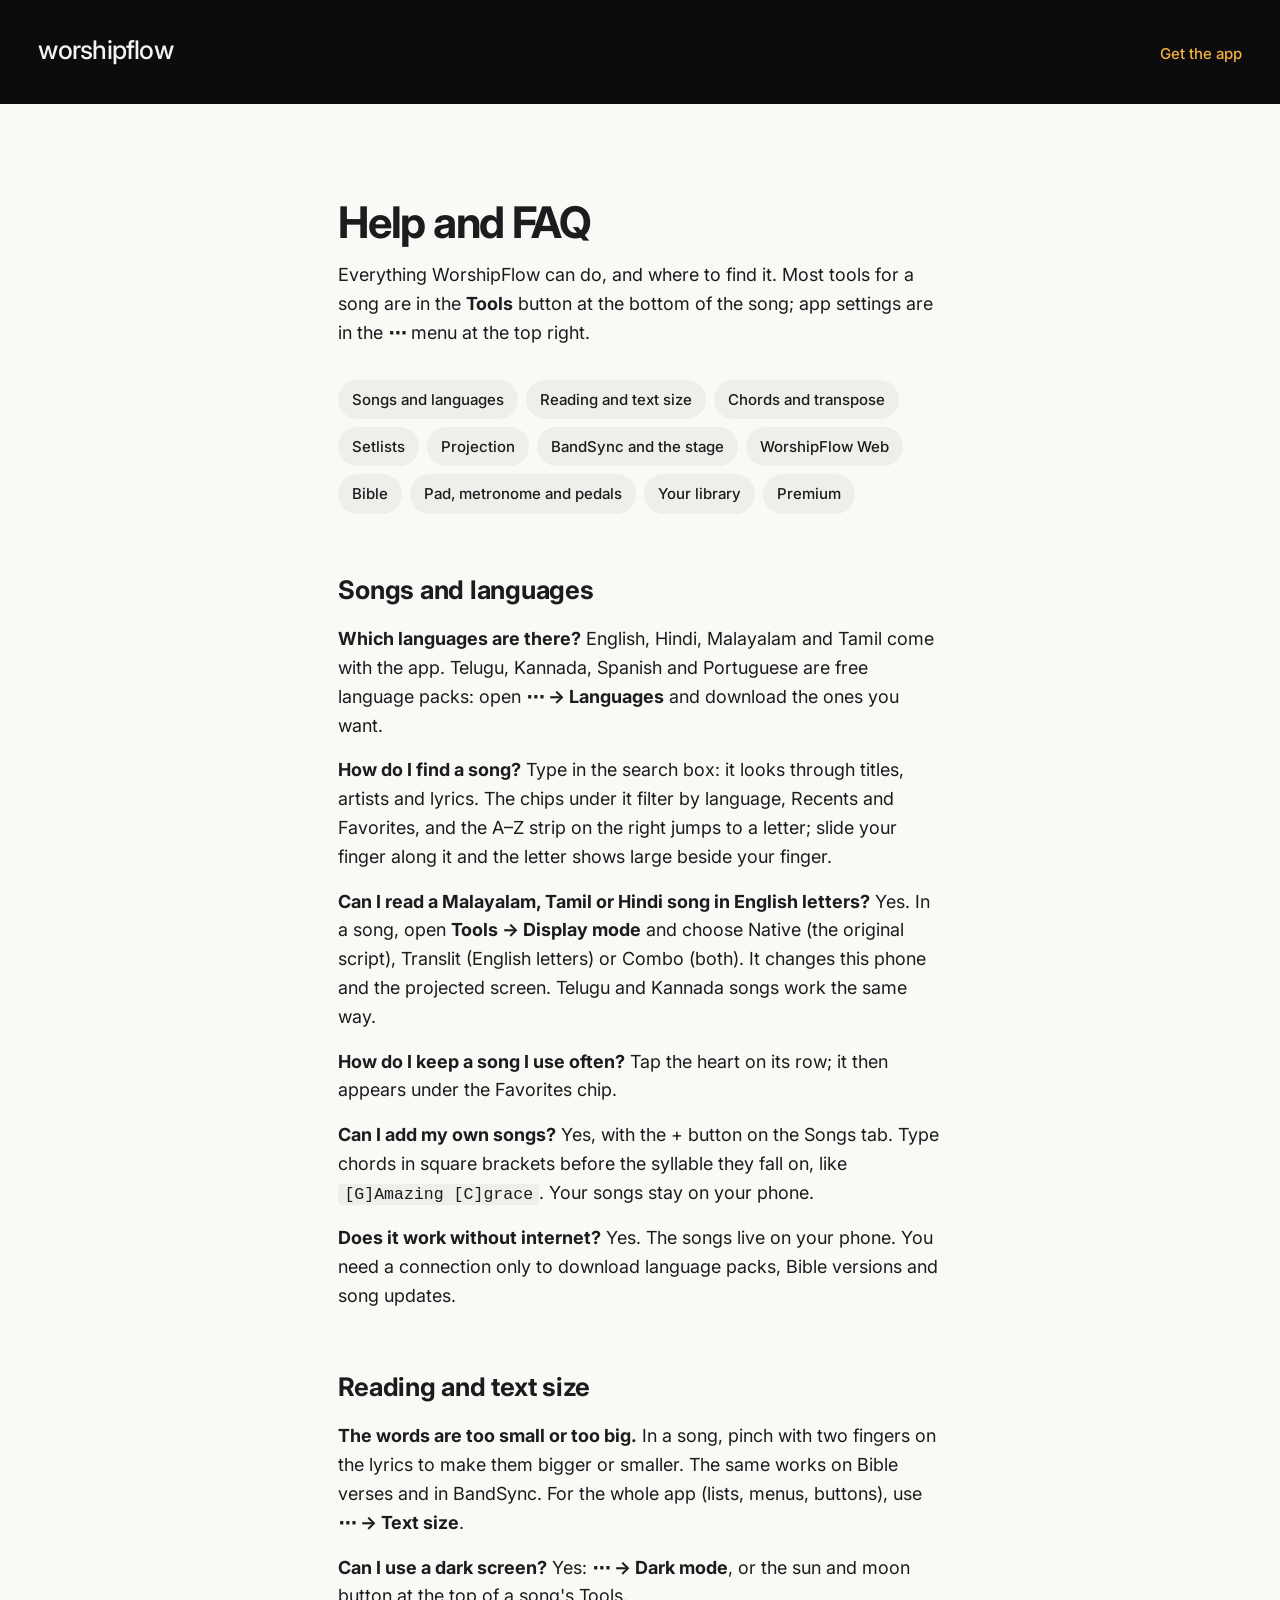
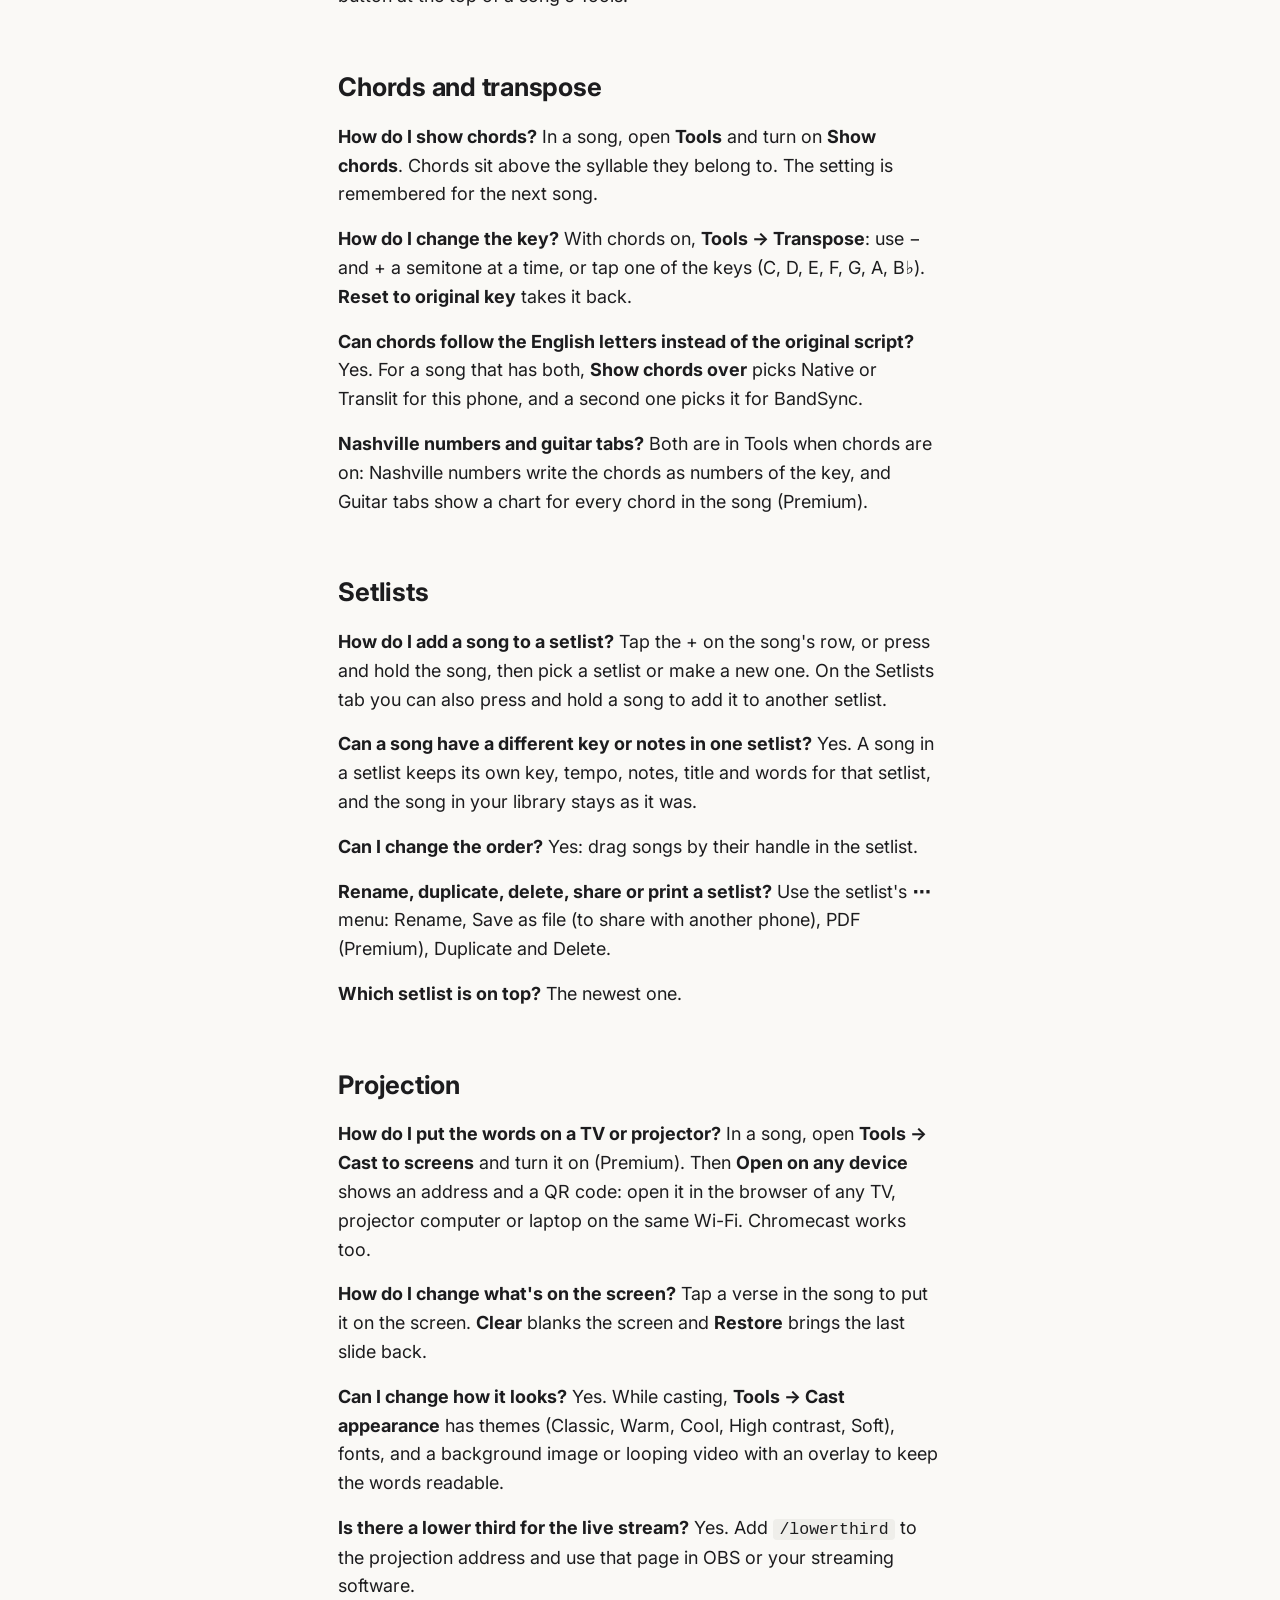
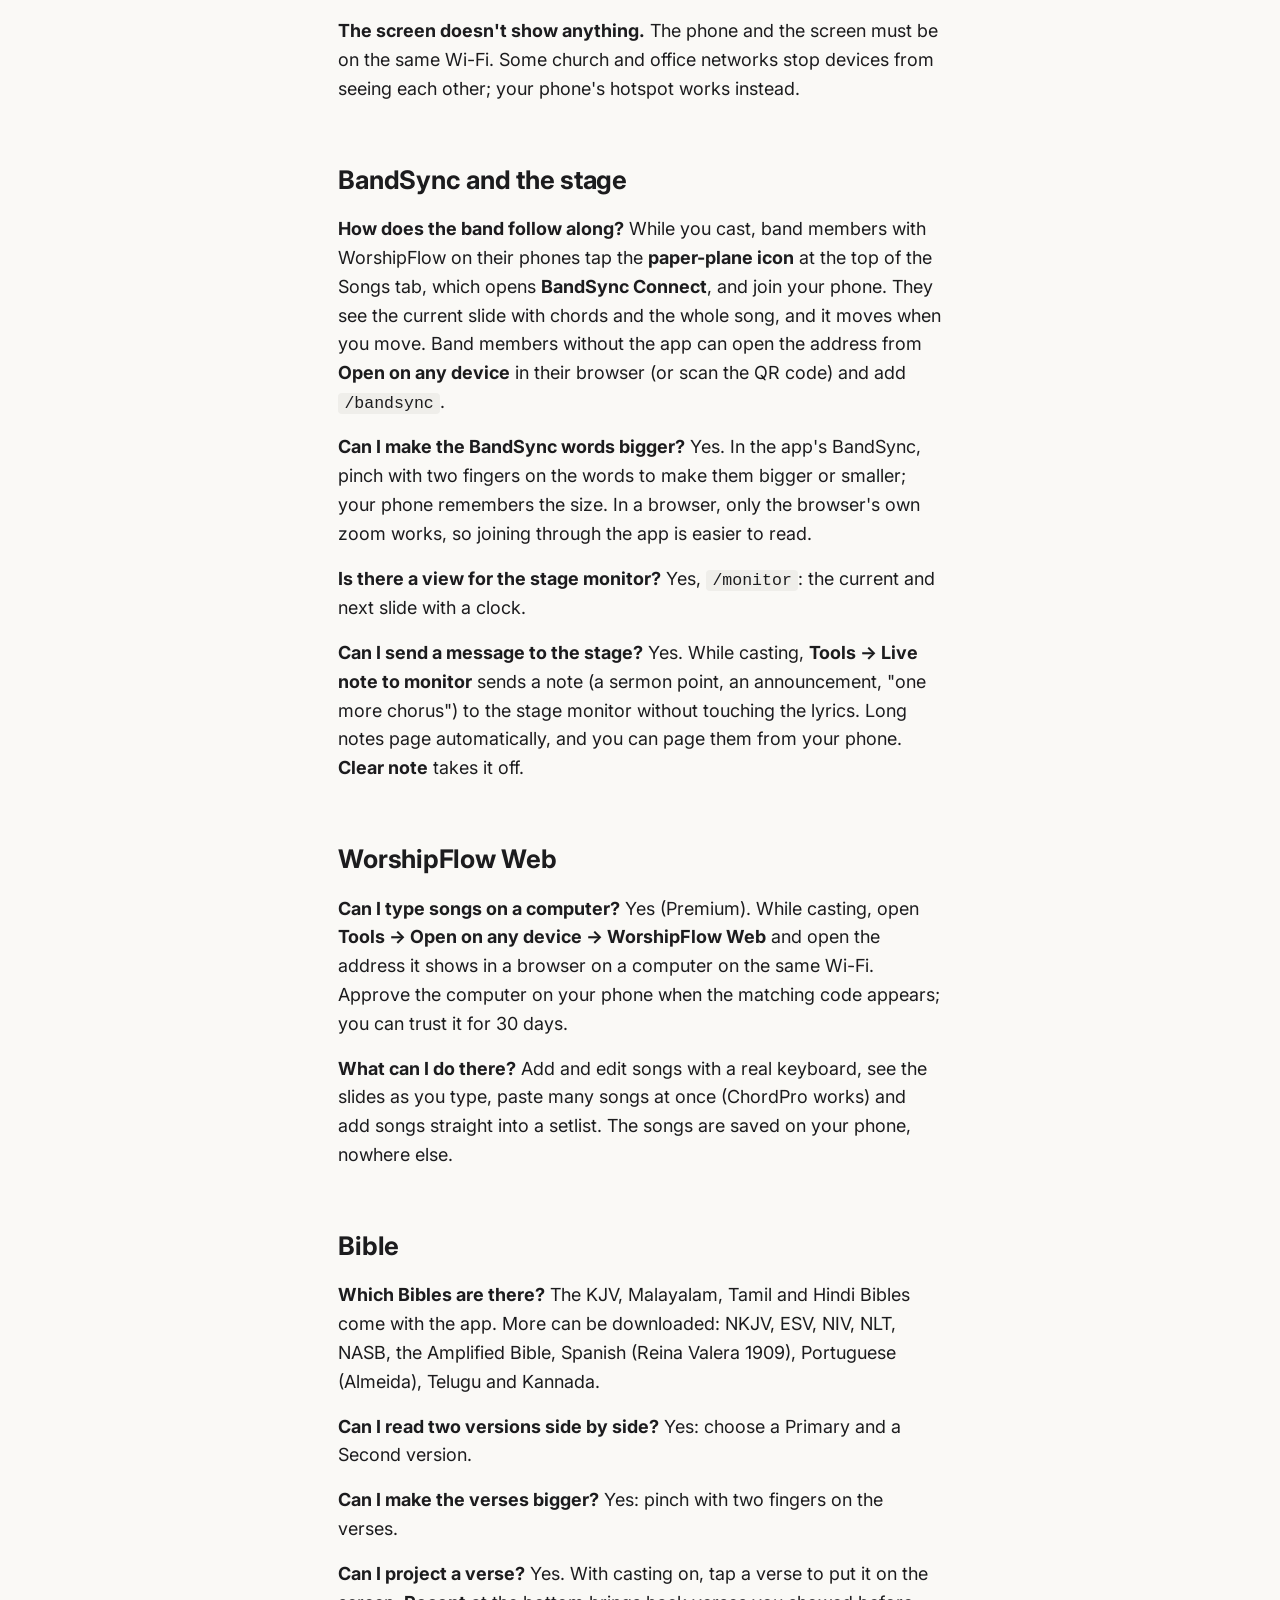
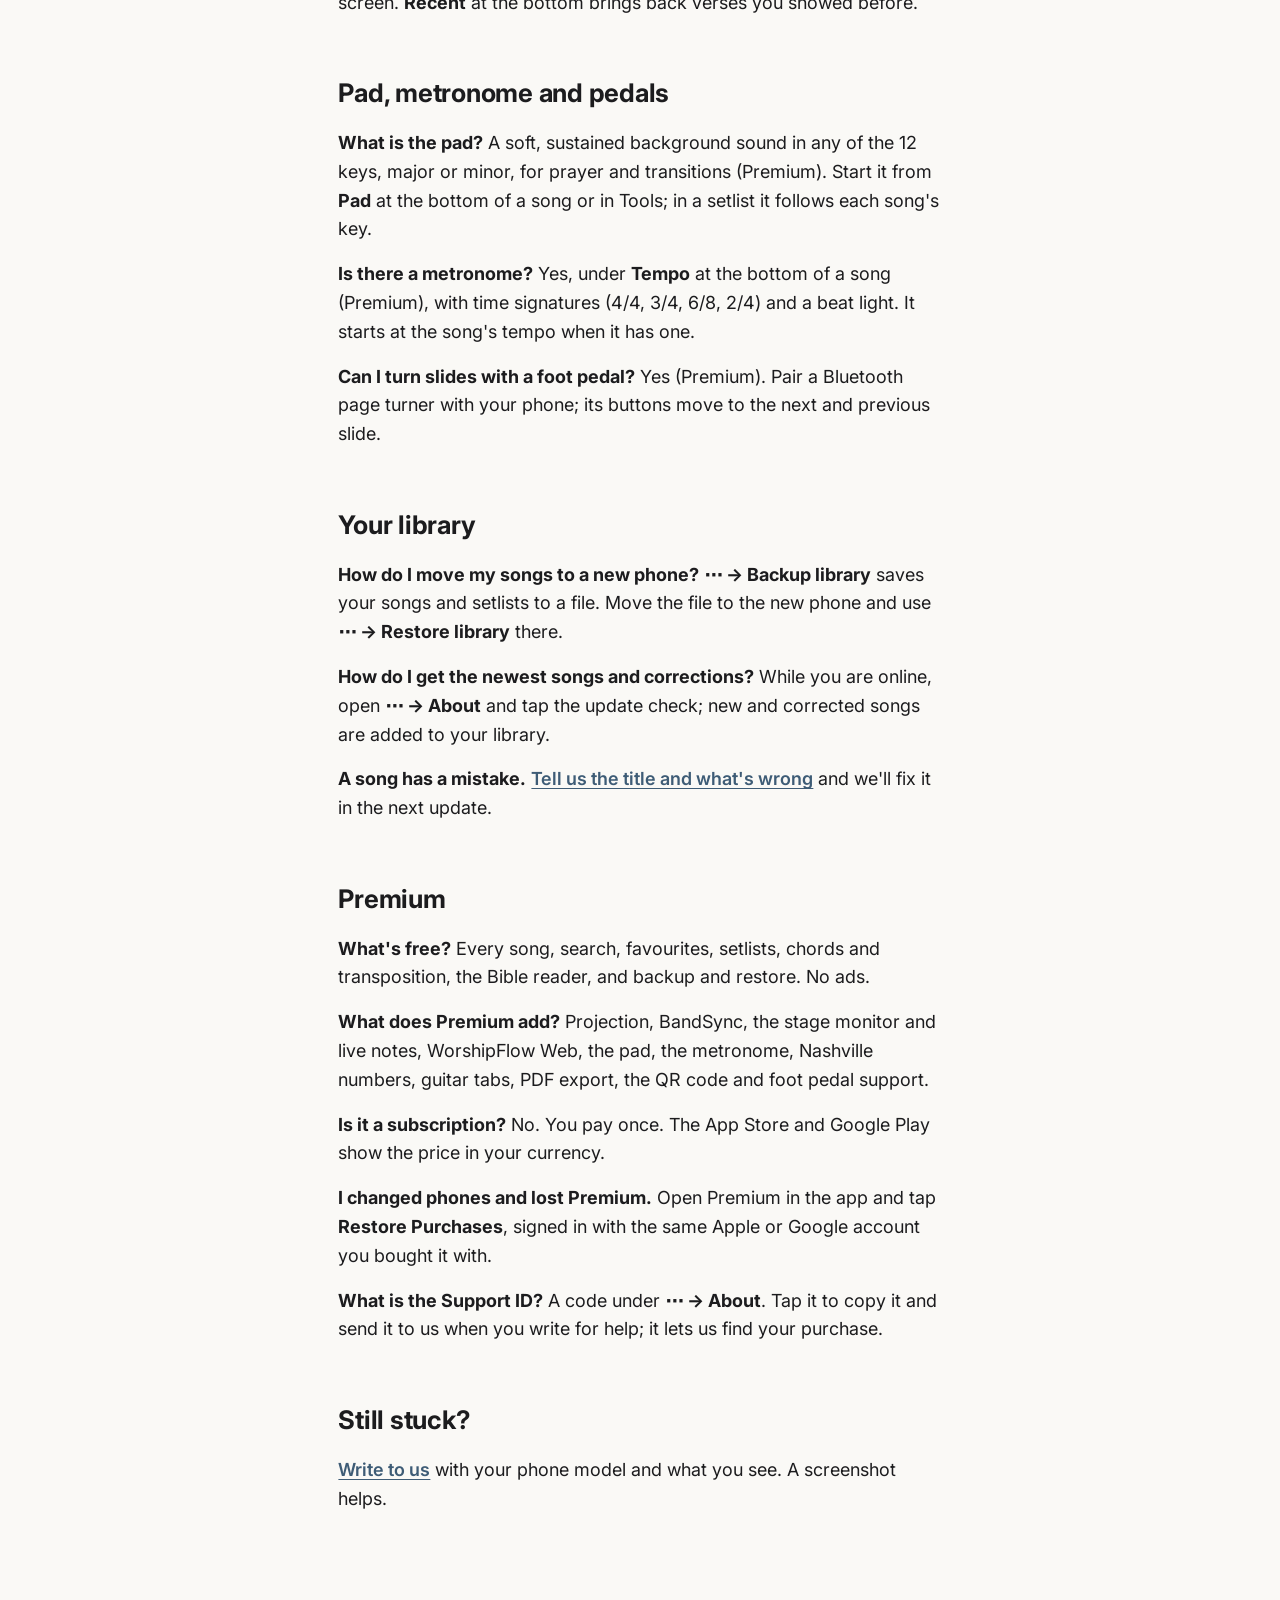
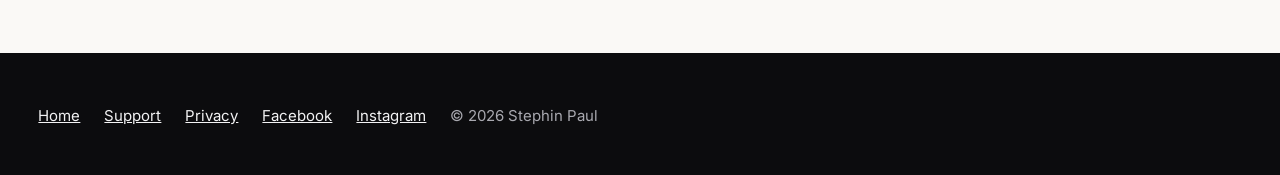
==== commit c4c9b089: "Site: link the Instagram account Co-Authored-By: Claude Opus 5.5 <noreply@anthropic.com> Claude-Sess" ====
--- a/faq/index.html
+++ b/faq/index.html
@@ -99,6 +99,6 @@
   <h2>Still stuck?</h2>
   <p><a href="mailto:worshipflowsupport@gmail.com?subject=WorshipFlow%20help&body=Phone%20and%20app%20version%3A%0A%0AWhat%20happened%3A%0A">Write to us</a> with your phone model and what you see. A screenshot helps.</p>
 </main>
-<footer class="doc-foot"><a href="../">Home</a><a href="../support/">Support</a><a href="../privacy/">Privacy</a><a href="https://www.facebook.com/people/WorshipFlow/61596234840515/">Facebook</a><span>© 2026 Stephin Paul</span></footer>
+<footer class="doc-foot"><a href="../">Home</a><a href="../support/">Support</a><a href="../privacy/">Privacy</a><a href="https://www.facebook.com/people/WorshipFlow/61596234840515/">Facebook</a><a href="https://www.instagram.com/getworshipflow">Instagram</a><span>© 2026 Stephin Paul</span></footer>
 </body>
 </html>
